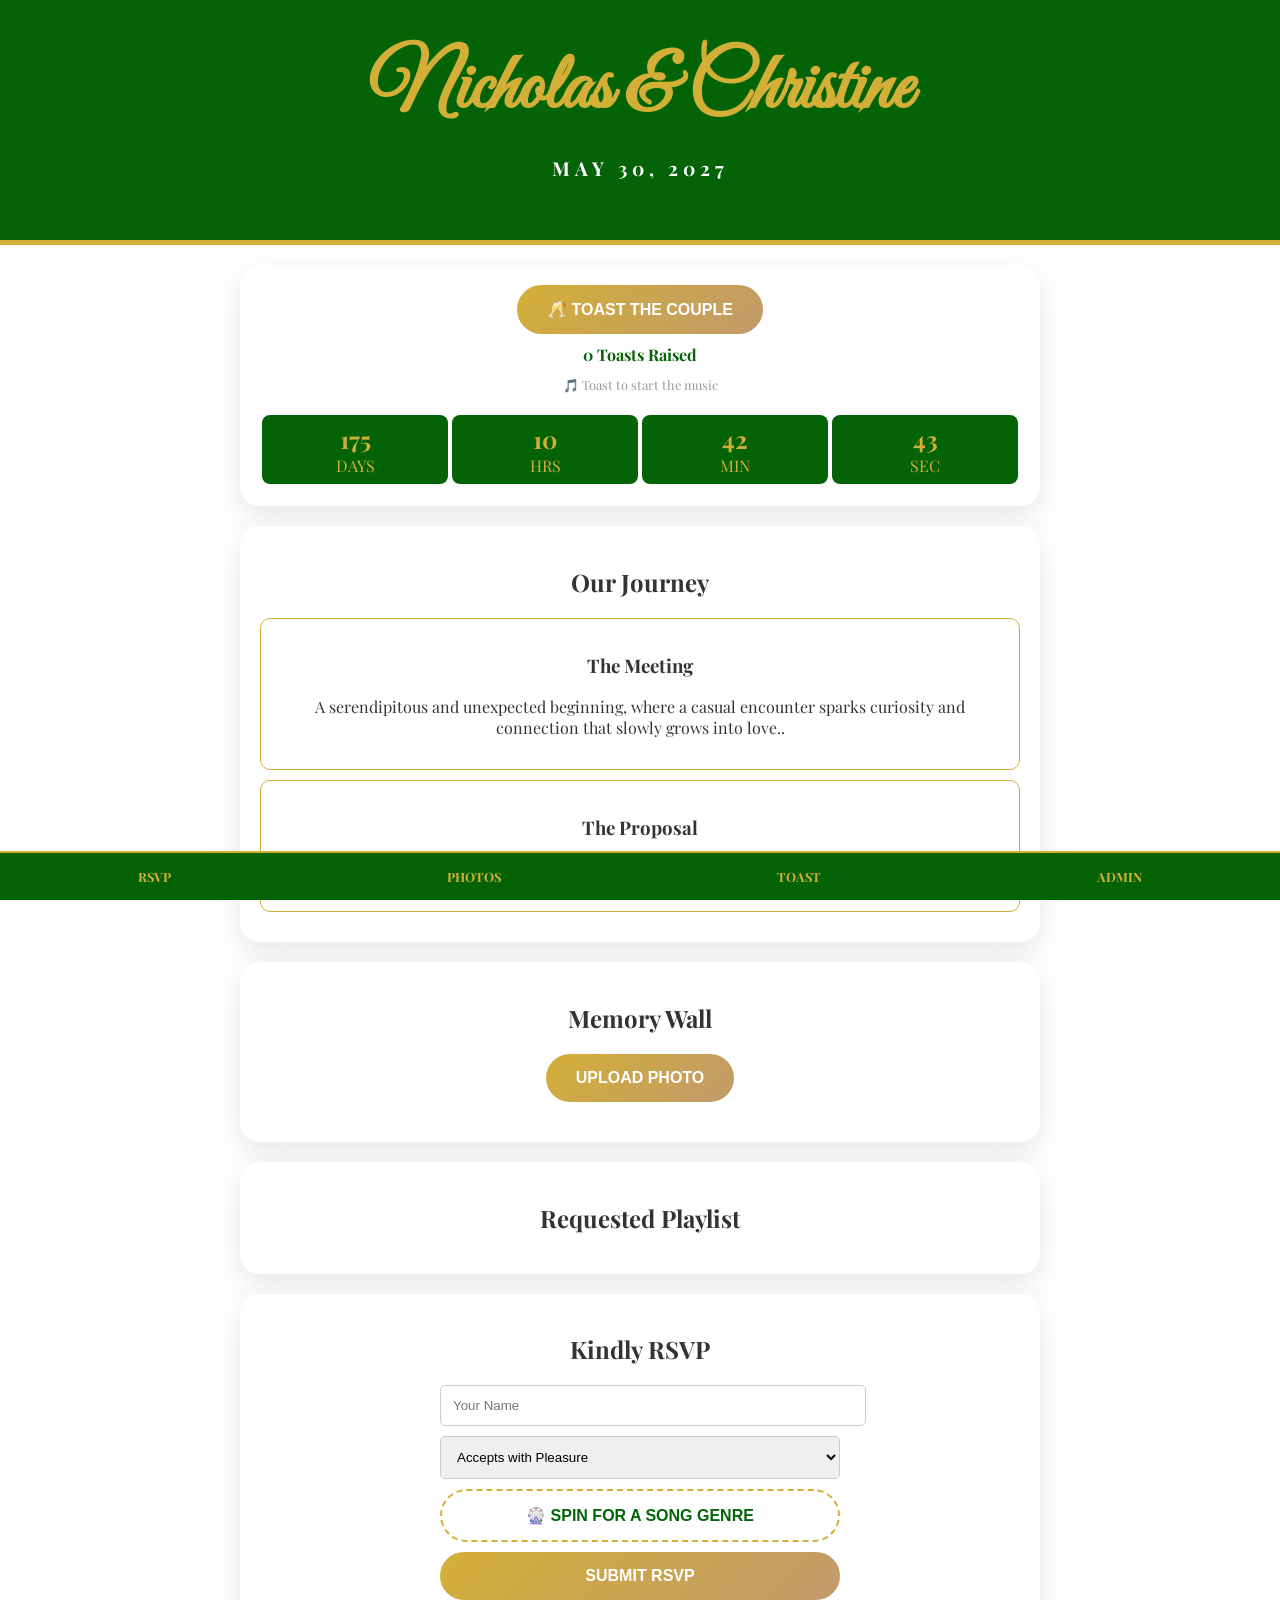
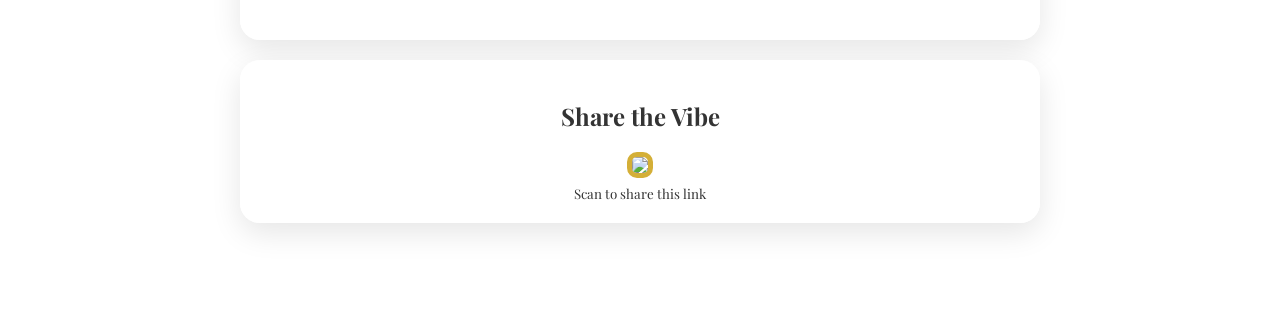
==== templates/index.html @ d6c87bc3 "Update timeline description for 'The Meeting' Expanded the description of 'The Meeting' timeline ite" ====
<!DOCTYPE html>
<html lang="en">
<head>
    <meta charset="UTF-8"><meta name="viewport" content="width=device-width, initial-scale=1.0">
    <title>Nicholas & Christine | Wedding 2027</title>
    <style>
        @import url('https://fonts.googleapis.com/css2?family=Playfair+Display:wght@400;500&family=Great+Vibes&display=swap');
        :root { --emerald: #046307; --gold: #D4AF37; --white: #FFFFFF; --camel: #C19A6B; }
        body { margin: 0; font-family: 'Playfair Display', serif; background: var(--white); background-image: url('https://img.magnific.com/premium-vector/wedding-background-with-hand-drawn-floral-ornaments_1215-320.jpg?w=900'); background-size: cover; background-attachment: fixed; background-position: center; color: #333; overflow-x: hidden; padding-bottom: 80px; }
        .container { max-width: 95%; width: 800px; margin: 20px auto; padding: 20px; background: rgba(255,255,255,0.95); border-radius: 20px; box-shadow: 0 10px 30px rgba(0,0,0,0.1); text-align: center; box-sizing: border-box; }
        header { background: var(--emerald); padding: 40px 20px; text-align: center; border-bottom: 5px solid var(--gold); }
        .names { font-family: 'Great Vibes', cursive; font-size: clamp(2.5rem, 10vw, 5rem); color: var(--gold); margin: 0; animation: diamondGlow 3s ease-in-out infinite alternate; }
        @keyframes diamondGlow {
            0% { text-shadow: 0 0 10px rgba(255,255,255,0.6), 0 0 20px rgba(212,175,55,0.5), 0 0 30px rgba(255,255,255,0.25); }
            50% { text-shadow: 0 0 20px rgba(255,255,255,0.95), 0 0 35px rgba(212,175,55,0.85), 0 0 55px rgba(255,255,255,0.5); }
            100% { text-shadow: 0 0 10px rgba(255,255,255,0.6), 0 0 20px rgba(212,175,55,0.5), 0 0 30px rgba(255,255,255,0.25); }
        }
        .names-wrap { position: relative; display: inline-block; }
        .names-wrap::before {
            content: '';
            position: absolute;
            inset: -20px;
            border-radius: 50%;
            background: conic-gradient(from 0deg, var(--gold), #fff8dc, var(--camel), var(--emerald), var(--gold));
            filter: blur(20px);
            opacity: 0.8;
            z-index: -1;
            animation: rotateAura 6s linear infinite, pulseGlow 2s ease-in-out infinite alternate;
        }
        @keyframes rotateAura {
            0% { transform: rotate(0deg); }
            100% { transform: rotate(360deg); }
        }
        @keyframes pulseGlow {
            0% { filter: blur(16px); opacity: 0.65; }
            100% { filter: blur(26px); opacity: 0.95; }
        }
        .sub-header { color: var(--white); letter-spacing: 5px; font-size: 1.2rem; margin-top: 15px; font-weight: bold; }
        button { background: linear-gradient(135deg, var(--gold), var(--camel)); color: white; border: none; padding: 15px 30px; font-size: 1rem; font-weight: bold; cursor: pointer; border-radius: 50px; text-transform: uppercase; }
        .time-box { background: var(--emerald); color: var(--gold); padding: 8px; border-radius: 8px; min-width: 60px; margin: 2px; flex: 1; }
        .time-box span { display: block; font-size: 1.5rem; font-weight: bold; }
        .timeline-item { width: 100%; margin: 10px 0; padding: 15px; background: white; border-radius: 10px; border: 1px solid var(--gold); box-sizing: border-box; }
        .gallery-grid { display: grid; grid-template-columns: repeat(auto-fill, minmax(140px, 1fr)); gap: 10px; margin-top: 20px; }
        .gallery-item img { width: 100%; height: 150px; object-fit: cover; border-radius: 10px; border: 2px solid var(--gold); }
        #music-control-box { margin: 20px auto; padding: 15px; border: 2px dashed var(--gold); border-radius: 15px; display: inline-block; cursor: pointer; background: white; width: 80%; max-width: 300px; }
        .mobile-nav { position: fixed; bottom: 0; left: 0; width: 100%; background: var(--emerald); display: flex; justify-content: space-around; padding: 15px 0; border-top: 2px solid var(--gold); z-index: 1000; }
        .mobile-nav a { color: var(--gold); text-decoration: none; font-weight: bold; font-size: 0.8rem; }
        #celebrationOverlay { position: fixed; inset: 0; pointer-events: none; z-index: 5000; overflow: hidden; display: none; }
        .confetti-piece { position: absolute; top: -20px; width: 10px; height: 10px; opacity: 0.9; animation: fall 3s linear forwards; }
        @keyframes fall { to { transform: translateY(110vh) rotate(360deg); opacity: 0.3; } }
        .flash-overlay { position: fixed; inset: 0; background: white; opacity: 0; pointer-events: none; z-index: 5001; animation: flashPulse 4s ease-out forwards; }
        @keyframes flashPulse { 0% { opacity: 0.85; } 15% { opacity: 0; } 30% { opacity: 0.5; } 45% { opacity: 0; } 100% { opacity: 0; } }
        .sparkle { position: absolute; font-size: 1.5rem; animation: sparklePop 1.2s ease-out forwards; }
        @keyframes sparklePop { 0% { transform: scale(0) rotate(0deg); opacity: 0; } 50% { transform: scale(1.3) rotate(180deg); opacity: 1; } 100% { transform: scale(0.8) rotate(360deg); opacity: 0; } }
        #thankYouToast { display: none; position: fixed; bottom: 100px; left: 50%; transform: translateX(-50%); background: var(--emerald); color: var(--gold); padding: 15px 25px; border-radius: 30px; font-weight: bold; z-index: 6000; box-shadow: 0 5px 20px rgba(0,0,0,0.3); }
        @media (max-width: 600px) {
            .qr-section { display: none !important; }
        }
    </style>
</head>
<body>
<header><div class="names-wrap"><h1 class="names">Nicholas & Christine</h1></div><p class="sub-header">MAY 30, 2027</p></header>

<section class="container">
    <button onclick='raiseToast()' id='toastBtn'>🥂 TOAST THE COUPLE</button>
    <p id='toastCount' style='font-weight:bold; color:var(--emerald); margin-top:10px;'>0 Toasts Raised</p>
    <p id='musicStatus' style='font-size:0.8rem; color:#999; margin-top:-5px;'>🎵 Toast to start the music</p>
    <div id="countdown" style="display:flex; justify-content:center; margin-top:20px; flex-wrap: wrap;">
        <div class="time-box"><span id="days">00</span>DAYS</div>
        <div class="time-box"><span id="hours">00</span>HRS</div>
        <div class="time-box"><span id="minutes">00</span>MIN</div>
        <div class="time-box"><span id="seconds">00</span>SEC</div>
    </div>
</section>

<section class="container">
    <h2>Our Journey</h2>
    <div class="timeline">
        <div class="timeline-item"><h3>The Meeting</h3><p>A serendipitous and unexpected beginning, where a casual encounter sparks curiosity and connection that slowly grows into love..</p></div>
        <div class="timeline-item"><h3>The Proposal</h3><p>The moment that changed everything.</p></div>
    </div>
</section>

<section class="container">
    <h2>Memory Wall</h2>
    <input type="file" id="photoInput" style="display:none">
    <button onclick="document.getElementById('photoInput').click()">UPLOAD PHOTO</button>
    <div id="memoryGrid" class="gallery-grid"></div>
</section>

<section class="container">
    <h2>Requested Playlist</h2>
    <div id="songFeed" style="display:flex; flex-wrap:wrap; gap:10px; justify-content:center;"></div>
</section>

<section class="container" id="rsvp-section">
    <h2>Kindly RSVP</h2>
    <form onsubmit="submitRSVP(event)" style="text-align:left; max-width:400px; margin:20px auto;">
        <input type="text" name="guest_name" required placeholder="Your Name" style="width:100%; padding:12px; margin-bottom:10px; border-radius:5px; border:1px solid #ccc;"><br>
        <select name="attendance" style="width:100%; padding:12px; margin-bottom:10px; border-radius:5px; border:1px solid #ccc;"><option value="yes">Accepts with Pleasure</option><option value="no">Declines with Regret</option></select><br>
        <input type="hidden" name="genre" id="chosenGenre">
        <input type="hidden" name="song" id="chosenSong">
        <button type="button" onclick="openWheelModal()" style="width:100%; background:white; color:var(--emerald); border:2px dashed var(--gold); margin-bottom:10px;">
            🎡 <span id="songSelectionLabel">Spin for a Song Genre</span>
        </button>
        <button type="submit" style="width:100%;">SUBMIT RSVP</button>
    </form>
</section>

<section class="container qr-section">
    <h2>Share the Vibe</h2>
    <img src='/qr' style='width:150px; border:5px solid var(--gold); border-radius:10px;'><br>
    <small>Scan to share this link</small>
</section>

<div id="wheelModal" style="display:none; position:fixed; top:0; left:0; width:100%; height:100%; background:rgba(0,0,0,0.7); z-index:2000; align-items:center; justify-content:center;">
  <div style="background:white; border-radius:20px; padding:30px 20px; max-width:400px; width:90%; text-align:center; box-sizing:border-box;">
    <h2 style="color:var(--emerald); margin-top:0;">Spin for Your Genre!</h2>
    <div style="position:relative; width:260px; height:260px; margin:20px auto;">
      <div style="position:absolute; top:-15px; left:50%; transform:translateX(-50%); width:0; height:0; border-left:12px solid transparent; border-right:12px solid transparent; border-top:20px solid var(--emerald); z-index:10;"></div>
      <div id="wheel" style="width:100%; height:100%; border-radius:50%; border:5px solid var(--gold); position:relative; transition: transform 4s cubic-bezier(0.17, 0.67, 0.32, 1.00); background: conic-gradient(var(--emerald) 0deg 45deg, var(--gold) 45deg 90deg, var(--emerald) 90deg 135deg, var(--gold) 135deg 180deg, var(--emerald) 180deg 225deg, var(--gold) 225deg 270deg, var(--emerald) 270deg 315deg, var(--gold) 315deg 360deg);">
        <div style="position:absolute; top:50%; left:50%; width:0; height:0; transform: rotate(22.5deg);"><span style="position:absolute; left:-30px; top:-95px; width:60px; display:inline-block; transform: rotate(-22.5deg); font-size:0.75rem; font-weight:bold; color:white;">Dance</span></div>
        <div style="position:absolute; top:50%; left:50%; width:0; height:0; transform: rotate(67.5deg);"><span style="position:absolute; left:-30px; top:-95px; width:60px; display:inline-block; transform: rotate(-67.5deg); font-size:0.75rem; font-weight:bold; color:var(--emerald);">Pop</span></div>
        <div style="position:absolute; top:50%; left:50%; width:0; height:0; transform: rotate(112.5deg);"><span style="position:absolute; left:-30px; top:-95px; width:60px; display:inline-block; transform: rotate(-112.5deg); font-size:0.75rem; font-weight:bold; color:white;">Chutney</span></div>
        <div style="position:absolute; top:50%; left:50%; width:0; height:0; transform: rotate(157.5deg);"><span style="position:absolute; left:-30px; top:-95px; width:60px; display:inline-block; transform: rotate(-157.5deg); font-size:0.75rem; font-weight:bold; color:var(--emerald);">Soca</span></div>
        <div style="position:absolute; top:50%; left:50%; width:0; height:0; transform: rotate(202.5deg);"><span style="position:absolute; left:-30px; top:-95px; width:60px; display:inline-block; transform: rotate(-202.5deg); font-size:0.75rem; font-weight:bold; color:white;">Dancehall</span></div>
        <div style="position:absolute; top:50%; left:50%; width:0; height:0; transform: rotate(247.5deg);"><span style="position:absolute; left:-30px; top:-95px; width:60px; display:inline-block; transform: rotate(-247.5deg); font-size:0.75rem; font-weight:bold; color:var(--emerald);">Rock</span></div>
        <div style="position:absolute; top:50%; left:50%; width:0; height:0; transform: rotate(292.5deg);"><span style="position:absolute; left:-30px; top:-95px; width:60px; display:inline-block; transform: rotate(-292.5deg); font-size:0.75rem; font-weight:bold; color:white;">Latin</span></div>
        <div style="position:absolute; top:50%; left:50%; width:0; height:0; transform: rotate(337.5deg);"><span style="position:absolute; left:-30px; top:-95px; width:60px; display:inline-block; transform: rotate(-337.5deg); font-size:0.75rem; font-weight:bold; color:var(--emerald);">Throwback</span></div>
      </div>
    </div>
    <button id="spinBtn" onclick="spinWheel()" style="margin-bottom:10px;">SPIN THE WHEEL</button>
    <div id="genreResult" style="display:none; margin-top:15px;">
        <p style="font-weight:bold; color:var(--emerald); font-size:1.2rem;">You got: <span id="resultGenreText"></span>!</p>
        <input type="hidden" id="chosenGenreTemp">
        <input type="text" id="songInput" placeholder="Type a song from this genre" style="width:100%; padding:10px; border-radius:5px; border:1px solid #ccc; box-sizing:border-box; margin-bottom:10px;">
        <button onclick="confirmSong()">CONFIRM</button>
    </div>
    <br>
    <a href="#" onclick="closeWheelModal(); return false;" style="display:inline-block; margin-top:10px; color:#999; font-size:0.85rem;">Cancel</a>
  </div>
</div>

<div id="celebrationOverlay"></div>
<div id="thankYouToast">Thank you! RSVP recorded 🎉</div>

<div class="mobile-nav">
    <a href="#rsvp-section">RSVP</a>
    <a href="#memoryGrid">PHOTOS</a>
    <a href="#" onclick="raiseToast(); return false;">TOAST</a>
    <a href="/login">ADMIN</a>
</div>

<audio id="bgMusic" loop preload="auto" autoplay><source src="https://stream.radio.co/s9f46a9bb1/listen?ver=539744" type="audio/mpeg"></audio>

<script>
    function startTimer() {
        const target = new Date(2027, 4, 30, 13, 0, 0).getTime();
        setInterval(() => {
            const now = new Date().getTime();
            const diff = target - now;
            if (isNaN(diff) || diff < 0) return;
            document.getElementById('days').innerText = Math.floor(diff / (1000 * 60 * 60 * 24)).toString().padStart(2, '0');
            document.getElementById('hours').innerText = Math.floor((diff % (1000 * 60 * 60 * 24)) / (1000 * 60 * 60)).toString().padStart(2, '0');
            document.getElementById('minutes').innerText = Math.floor((diff % (1000 * 60 * 60)) / (1000 * 60)).toString().padStart(2, '0');
            document.getElementById('seconds').innerText = Math.floor((diff % (1000 * 60)) / 1000).toString().padStart(2, '0');
        }, 1000);
    }

    let playing = false;
    async function startMusicIfNeeded() {
        if (playing) return;
        const a = document.getElementById('bgMusic');
        try {
            await a.play();
            playing = true;
            const status = document.getElementById('musicStatus');
            if (status) status.innerText = '🎵 Music is playing';
        } catch (e) {
            const status = document.getElementById('musicStatus');
            if (status) status.innerText = '🎵 Toast again to start the music';
        }
    }

    async function raiseToast() {
        startMusicIfNeeded();
        const r = await fetch('/api/toast', {method:'POST'});
        const d = await r.json();
        document.getElementById('toastCount').innerText = d.toasts + ' Toasts Raised';
    }

    async function submitRSVP(e) {
        e.preventDefault();
        const data = Object.fromEntries(new FormData(e.target).entries());
        await fetch('/api/rsvp', { method: 'POST', headers: {'Content-Type': 'application/json'}, body: JSON.stringify(data) });
        triggerCelebration();
        const toast = document.getElementById('thankYouToast');
        toast.style.display = 'block';
        setTimeout(() => { toast.style.display = 'none'; }, 3000);
        e.target.reset();
        document.getElementById('songSelectionLabel').innerText = 'Spin for a Song Genre';
        loadSongs();
    }

    function triggerCelebration() {
        const overlay = document.getElementById('celebrationOverlay');
        overlay.innerHTML = '';
        overlay.style.display = 'block';

        const flash = document.createElement('div');
        flash.className = 'flash-overlay';
        overlay.appendChild(flash);

        const colors = ['#D4AF37', '#046307', '#C19A6B', '#FFFFFF'];
        for (let i = 0; i < 60; i++) {
            const c = document.createElement('div');
            c.className = 'confetti-piece';
            c.style.left = Math.random() * 100 + 'vw';
            c.style.background = colors[Math.floor(Math.random() * colors.length)];
            c.style.animationDelay = (Math.random() * 1) + 's';
            c.style.animationDuration = (2 + Math.random() * 2) + 's';
            overlay.appendChild(c);
        }

        const emojis = ['✨', '🎆', '🎇'];
        for (let i = 0; i < 20; i++) {
            const s = document.createElement('div');
            s.className = 'sparkle';
            s.innerText = emojis[Math.floor(Math.random() * emojis.length)];
            s.style.left = Math.random() * 100 + 'vw';
            s.style.top = Math.random() * 80 + 'vh';
            s.style.animationDelay = (Math.random() * 1.5) + 's';
            overlay.appendChild(s);
        }

        setTimeout(() => {
            overlay.style.display = 'none';
            overlay.innerHTML = '';
        }, 4000);
    }

    async function loadMemories() {
        const r = await fetch('/api/memories');
        const d = await r.json();
        const g = document.getElementById('memoryGrid');
        if(g) g.innerHTML = d.map(m => `<div class='gallery-item'><img src='/static/uploads/${m.filename}'></div>`).join('');
    }

    async function loadSongs() {
        const r = await fetch('/api/songs');
        const d = await r.json();
        const f = document.getElementById('songFeed');
        if(f) f.innerHTML = d.map(s => `<div style='background:var(--camel); color:white; padding:5px 15px; border-radius:20px; font-size:0.8rem;'><b>${s.song}</b> (${s.name})${s.genre ? ' · ' + s.genre : ''}</div>`).join('');
    }

    const wheelGenres = ['Dance','Pop','Chutney','Soca','Dancehall','Rock','Latin','Throwback'];
    let wheelRotation = 0;

    function openWheelModal() {
        document.getElementById('wheelModal').style.display = 'flex';
        document.getElementById('genreResult').style.display = 'none';
        document.getElementById('spinBtn').style.display = 'inline-block';
        document.getElementById('spinBtn').disabled = false;
        document.getElementById('songInput').value = '';
    }

    function closeWheelModal() {
        document.getElementById('wheelModal').style.display = 'none';
    }

    function spinWheel() {
        const spinBtn = document.getElementById('spinBtn');
        spinBtn.disabled = true;
        const chosenIndex = Math.floor(Math.random() * wheelGenres.length);
        const segmentAngle = 360 / wheelGenres.length;
        const centerAngle = chosenIndex * segmentAngle + segmentAngle / 2;
        const extraSpins = 5 * 360;
        wheelRotation += extraSpins + (360 - centerAngle);
        document.getElementById('wheel').style.transform = `rotate(${wheelRotation}deg)`;

        setTimeout(() => {
            document.getElementById('resultGenreText').innerText = wheelGenres[chosenIndex];
            document.getElementById('chosenGenreTemp').value = wheelGenres[chosenIndex];
            document.getElementById('genreResult').style.display = 'block';
            spinBtn.style.display = 'none';
        }, 4200);
    }

    function confirmSong() {
        const genre = document.getElementById('chosenGenreTemp').value;
        const song = document.getElementById('songInput').value.trim();
        if (!song) { alert('Please type a song!'); return; }
        document.getElementById('chosenGenre').value = genre;
        document.getElementById('chosenSong').value = song;
        document.getElementById('songSelectionLabel').innerText = genre + ': ' + song;
        closeWheelModal();
    }

    window.onload = () => {
        startTimer(); loadMemories(); loadSongs();
        fetch('/api/toasts').then(r => r.json()).then(d => document.getElementById('toastCount').innerText = d.toasts + ' Toasts Raised');
        document.getElementById('photoInput').onchange = async (e) => {
            if(!e.target.files[0]) return;
            const fd = new FormData(); fd.append('file', e.target.files[0]);
            await fetch('/api/upload', {method:'POST', body:fd});
            loadMemories();
        };
    };
</script>
</body>
</html>
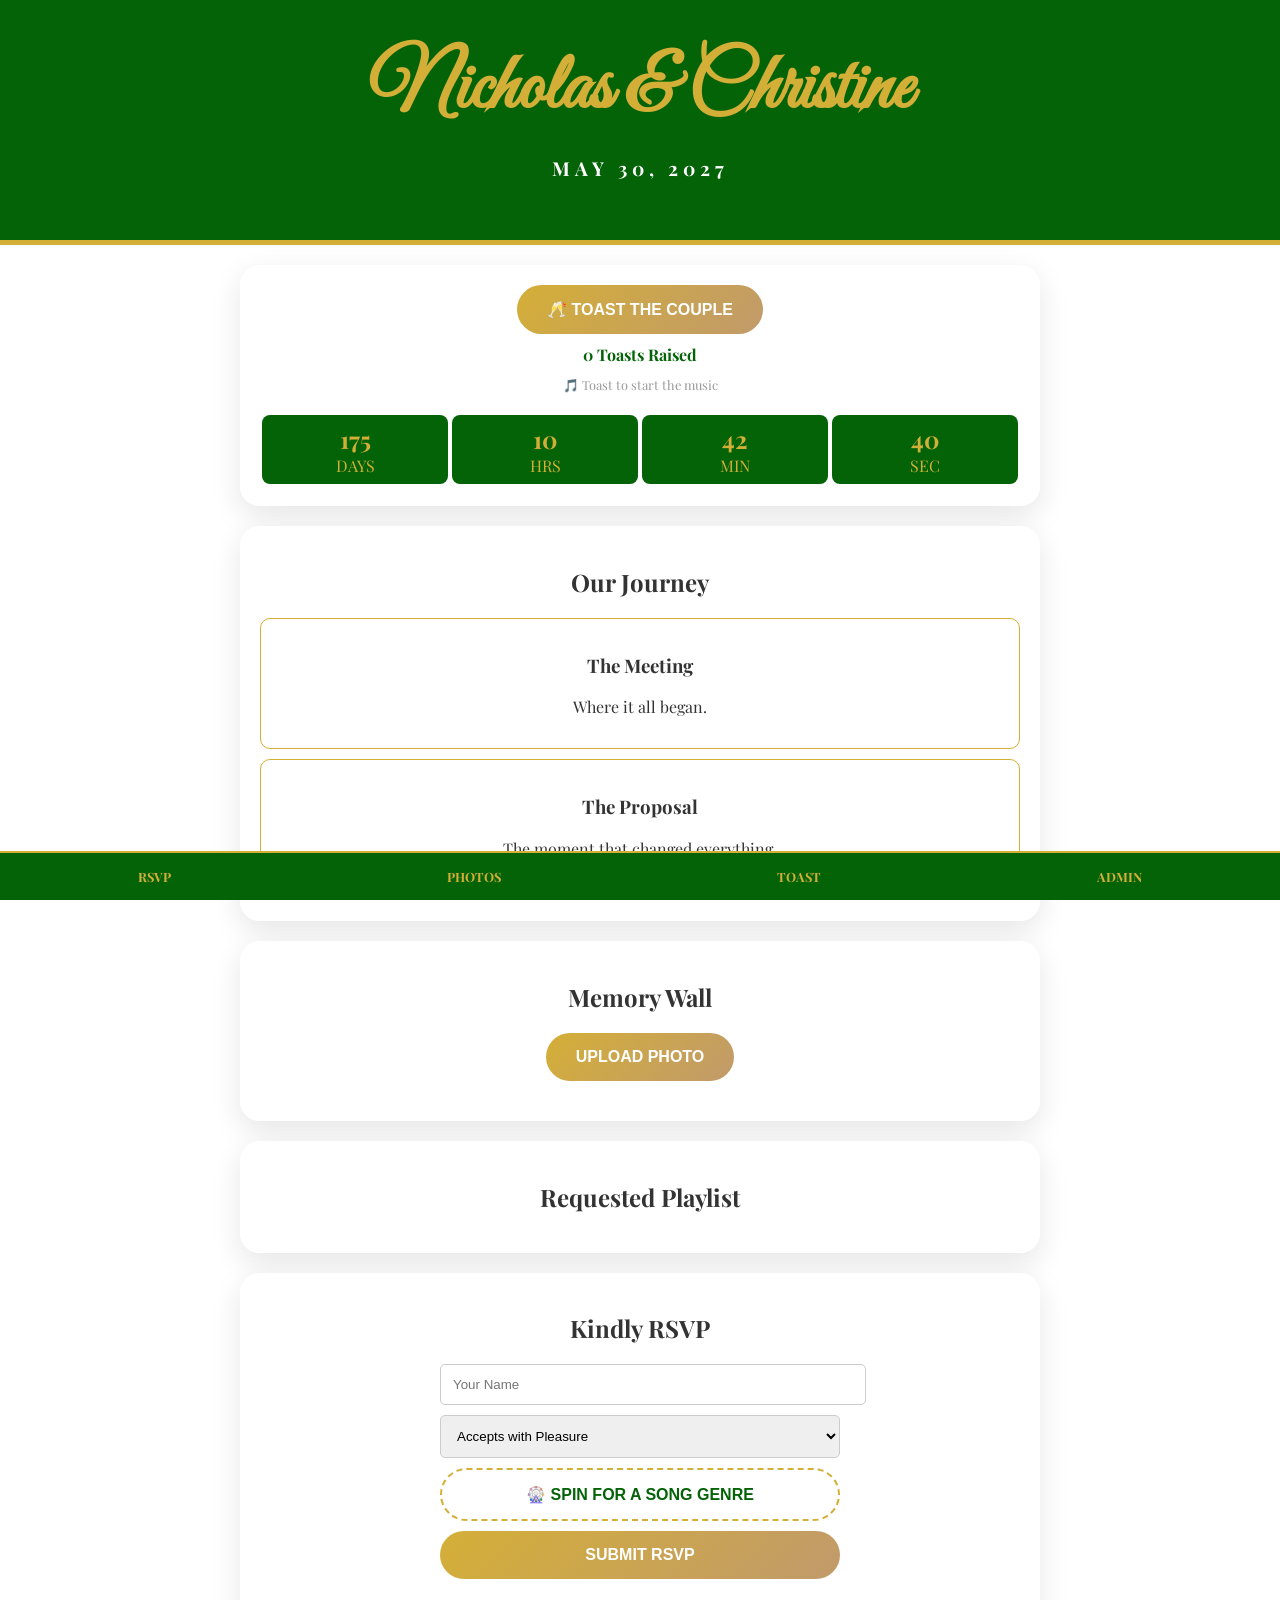
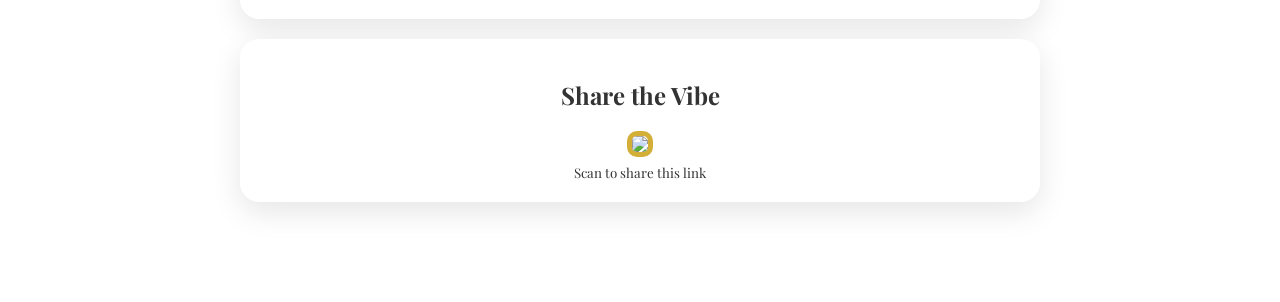
==== commit 832c0e32: "Update wedding page styles and content" ====
--- a/templates/index.html
+++ b/templates/index.html
@@ -4,7 +4,7 @@
     <meta charset="UTF-8"><meta name="viewport" content="width=device-width, initial-scale=1.0">
     <title>Nicholas & Christine | Wedding 2027</title>
     <style>
-        @import url('https://fonts.googleapis.com/css2?family=Playfair+Display:wght@400;500&family=Great+Vibes&display=swap');
+        @import url('https://fonts.googleapis.com/css2?family=Playfair+Display:wght@400;700&family=Great+Vibes&display=swap');
         :root { --emerald: #046307; --gold: #D4AF37; --white: #FFFFFF; --camel: #C19A6B; }
         body { margin: 0; font-family: 'Playfair Display', serif; background: var(--white); background-image: url('https://img.magnific.com/premium-vector/wedding-background-with-hand-drawn-floral-ornaments_1215-320.jpg?w=900'); background-size: cover; background-attachment: fixed; background-position: center; color: #333; overflow-x: hidden; padding-bottom: 80px; }
         .container { max-width: 95%; width: 800px; margin: 20px auto; padding: 20px; background: rgba(255,255,255,0.95); border-radius: 20px; box-shadow: 0 10px 30px rgba(0,0,0,0.1); text-align: center; box-sizing: border-box; }
@@ -76,7 +76,7 @@
 <section class="container">
     <h2>Our Journey</h2>
     <div class="timeline">
-        <div class="timeline-item"><h3>The Meeting</h3><p>A serendipitous and unexpected beginning, where a casual encounter sparks curiosity and connection that slowly grows into love..</p></div>
+        <div class="timeline-item"><h3>The Meeting</h3><p>Where it all began.</p></div>
         <div class="timeline-item"><h3>The Proposal</h3><p>The moment that changed everything.</p></div>
     </div>
 </section>
@@ -119,14 +119,14 @@
     <div style="position:relative; width:260px; height:260px; margin:20px auto;">
       <div style="position:absolute; top:-15px; left:50%; transform:translateX(-50%); width:0; height:0; border-left:12px solid transparent; border-right:12px solid transparent; border-top:20px solid var(--emerald); z-index:10;"></div>
       <div id="wheel" style="width:100%; height:100%; border-radius:50%; border:5px solid var(--gold); position:relative; transition: transform 4s cubic-bezier(0.17, 0.67, 0.32, 1.00); background: conic-gradient(var(--emerald) 0deg 45deg, var(--gold) 45deg 90deg, var(--emerald) 90deg 135deg, var(--gold) 135deg 180deg, var(--emerald) 180deg 225deg, var(--gold) 225deg 270deg, var(--emerald) 270deg 315deg, var(--gold) 315deg 360deg);">
-        <div style="position:absolute; top:50%; left:50%; width:0; height:0; transform: rotate(22.5deg);"><span style="position:absolute; left:-30px; top:-95px; width:60px; display:inline-block; transform: rotate(-22.5deg); font-size:0.75rem; font-weight:bold; color:white;">Dance</span></div>
-        <div style="position:absolute; top:50%; left:50%; width:0; height:0; transform: rotate(67.5deg);"><span style="position:absolute; left:-30px; top:-95px; width:60px; display:inline-block; transform: rotate(-67.5deg); font-size:0.75rem; font-weight:bold; color:var(--emerald);">Pop</span></div>
-        <div style="position:absolute; top:50%; left:50%; width:0; height:0; transform: rotate(112.5deg);"><span style="position:absolute; left:-30px; top:-95px; width:60px; display:inline-block; transform: rotate(-112.5deg); font-size:0.75rem; font-weight:bold; color:white;">Chutney</span></div>
-        <div style="position:absolute; top:50%; left:50%; width:0; height:0; transform: rotate(157.5deg);"><span style="position:absolute; left:-30px; top:-95px; width:60px; display:inline-block; transform: rotate(-157.5deg); font-size:0.75rem; font-weight:bold; color:var(--emerald);">Soca</span></div>
-        <div style="position:absolute; top:50%; left:50%; width:0; height:0; transform: rotate(202.5deg);"><span style="position:absolute; left:-30px; top:-95px; width:60px; display:inline-block; transform: rotate(-202.5deg); font-size:0.75rem; font-weight:bold; color:white;">Dancehall</span></div>
-        <div style="position:absolute; top:50%; left:50%; width:0; height:0; transform: rotate(247.5deg);"><span style="position:absolute; left:-30px; top:-95px; width:60px; display:inline-block; transform: rotate(-247.5deg); font-size:0.75rem; font-weight:bold; color:var(--emerald);">Rock</span></div>
-        <div style="position:absolute; top:50%; left:50%; width:0; height:0; transform: rotate(292.5deg);"><span style="position:absolute; left:-30px; top:-95px; width:60px; display:inline-block; transform: rotate(-292.5deg); font-size:0.75rem; font-weight:bold; color:white;">Latin</span></div>
-        <div style="position:absolute; top:50%; left:50%; width:0; height:0; transform: rotate(337.5deg);"><span style="position:absolute; left:-30px; top:-95px; width:60px; display:inline-block; transform: rotate(-337.5deg); font-size:0.75rem; font-weight:bold; color:var(--emerald);">Throwback</span></div>
+        <div style="position:absolute; top:50%; left:50%; width:0; height:0; transform: rotate(22.5deg);"><span style="position:absolute; left:-30px; top:-95px; width:60px; display:inline-block; font-size:0.75rem; font-weight:bold; color:white;">Dance</span></div>
+        <div style="position:absolute; top:50%; left:50%; width:0; height:0; transform: rotate(67.5deg);"><span style="position:absolute; left:-30px; top:-95px; width:60px; display:inline-block; font-size:0.75rem; font-weight:bold; color:var(--emerald);">Pop</span></div>
+        <div style="position:absolute; top:50%; left:50%; width:0; height:0; transform: rotate(112.5deg);"><span style="position:absolute; left:-30px; top:-95px; width:60px; display:inline-block; font-size:0.75rem; font-weight:bold; color:white;">Chutney</span></div>
+        <div style="position:absolute; top:50%; left:50%; width:0; height:0; transform: rotate(157.5deg);"><span style="position:absolute; left:-30px; top:-95px; width:60px; display:inline-block; font-size:0.75rem; font-weight:bold; color:var(--emerald);">Soca</span></div>
+        <div style="position:absolute; top:50%; left:50%; width:0; height:0; transform: rotate(202.5deg);"><span style="position:absolute; left:-30px; top:-95px; width:60px; display:inline-block; font-size:0.75rem; font-weight:bold; color:white;">Dancehall</span></div>
+        <div style="position:absolute; top:50%; left:50%; width:0; height:0; transform: rotate(247.5deg);"><span style="position:absolute; left:-30px; top:-95px; width:60px; display:inline-block; font-size:0.75rem; font-weight:bold; color:var(--emerald);">Rock</span></div>
+        <div style="position:absolute; top:50%; left:50%; width:0; height:0; transform: rotate(292.5deg);"><span style="position:absolute; left:-30px; top:-95px; width:60px; display:inline-block; font-size:0.75rem; font-weight:bold; color:white;">Latin</span></div>
+        <div style="position:absolute; top:50%; left:50%; width:0; height:0; transform: rotate(337.5deg);"><span style="position:absolute; left:-30px; top:-95px; width:60px; display:inline-block; font-size:0.75rem; font-weight:bold; color:var(--emerald);">Throwback</span></div>
       </div>
     </div>
     <button id="spinBtn" onclick="spinWheel()" style="margin-bottom:10px;">SPIN THE WHEEL</button>
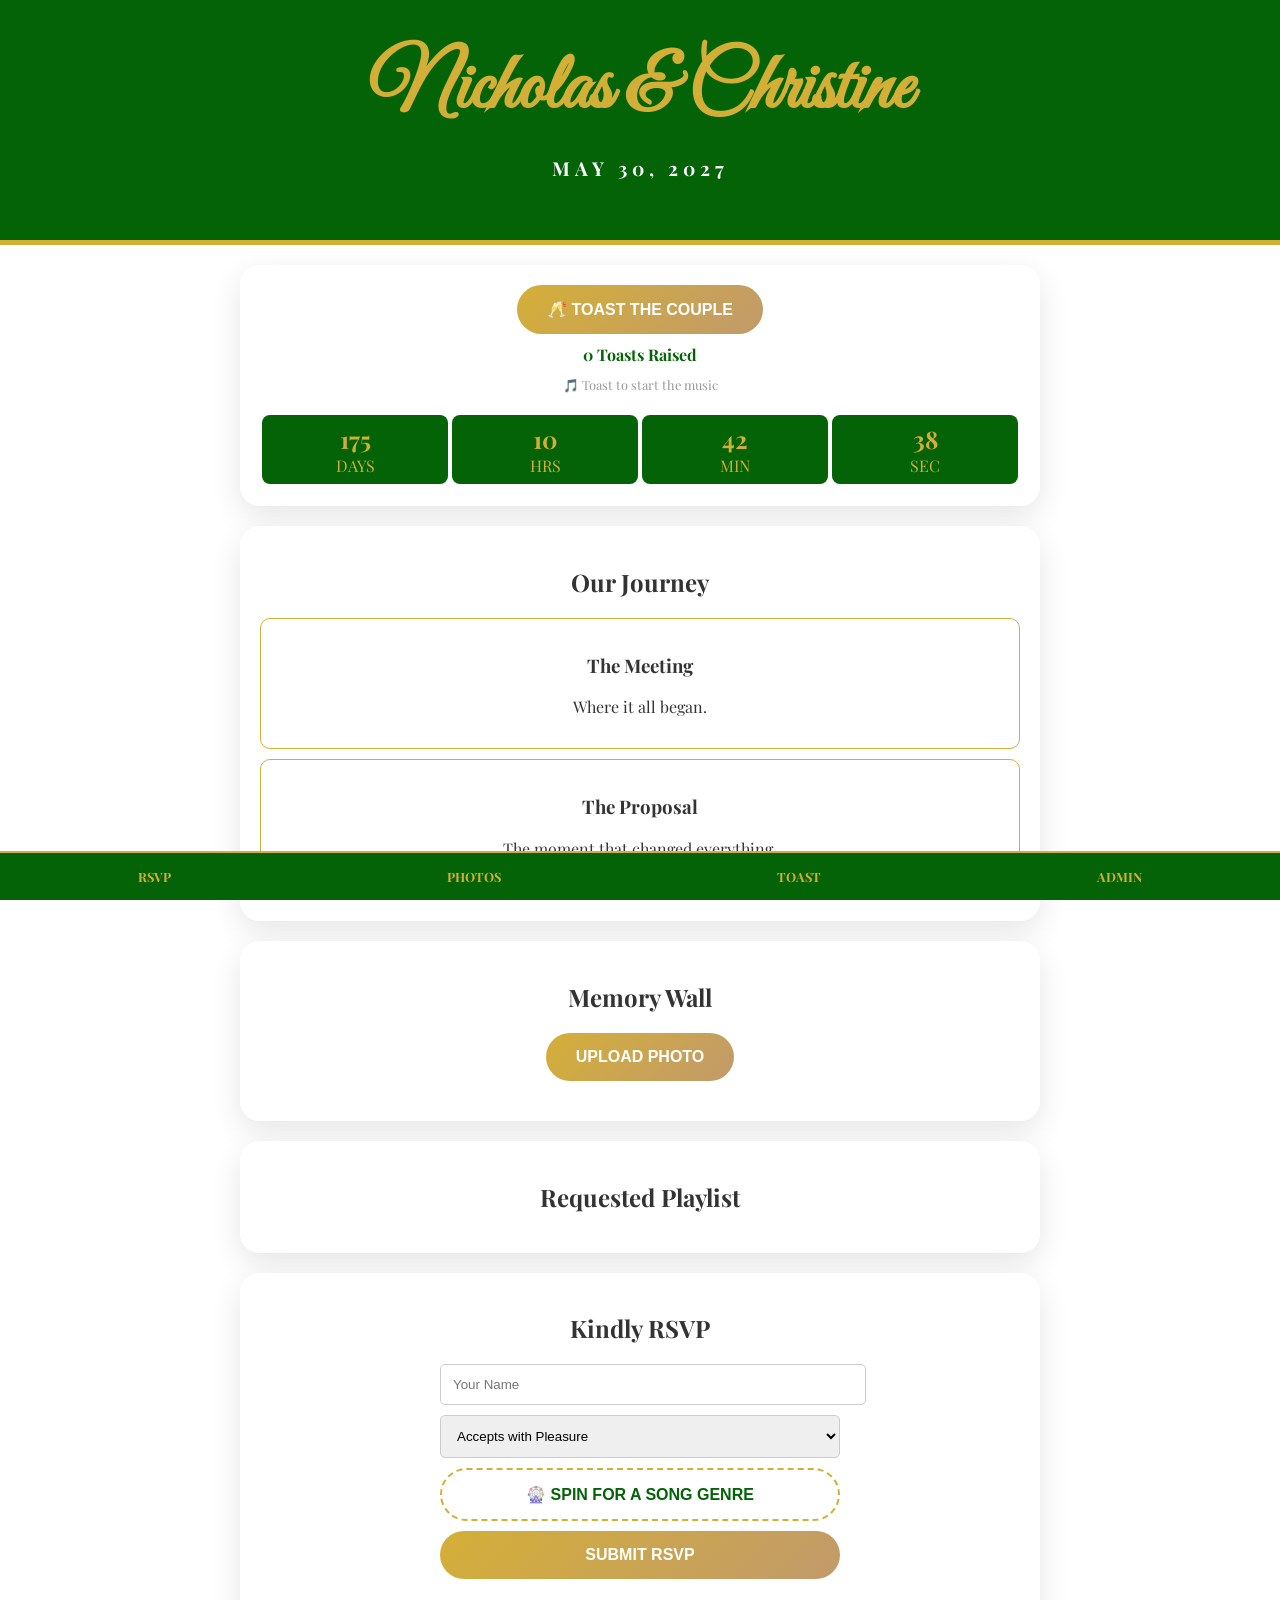
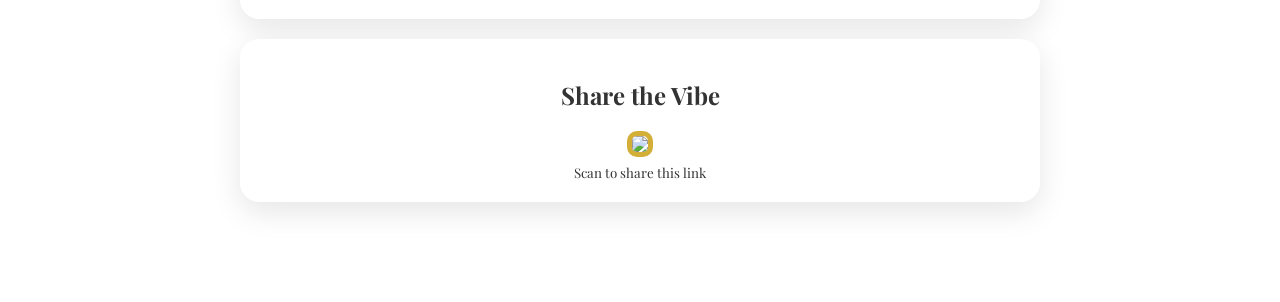
==== commit 3424ba85: "Update font links and audio preload attribute" ====
--- a/templates/index.html
+++ b/templates/index.html
@@ -3,8 +3,10 @@
 <head>
     <meta charset="UTF-8"><meta name="viewport" content="width=device-width, initial-scale=1.0">
     <title>Nicholas & Christine | Wedding 2027</title>
+    <link rel="preconnect" href="https://fonts.googleapis.com">
+    <link rel="preconnect" href="https://fonts.gstatic.com" crossorigin>
+    <link href="https://fonts.googleapis.com/css2?family=Playfair+Display:wght@400;700&family=Great+Vibes&display=swap" rel="stylesheet">
     <style>
-        @import url('https://fonts.googleapis.com/css2?family=Playfair+Display:wght@400;700&family=Great+Vibes&display=swap');
         :root { --emerald: #046307; --gold: #D4AF37; --white: #FFFFFF; --camel: #C19A6B; }
         body { margin: 0; font-family: 'Playfair Display', serif; background: var(--white); background-image: url('https://img.magnific.com/premium-vector/wedding-background-with-hand-drawn-floral-ornaments_1215-320.jpg?w=900'); background-size: cover; background-attachment: fixed; background-position: center; color: #333; overflow-x: hidden; padding-bottom: 80px; }
         .container { max-width: 95%; width: 800px; margin: 20px auto; padding: 20px; background: rgba(255,255,255,0.95); border-radius: 20px; box-shadow: 0 10px 30px rgba(0,0,0,0.1); text-align: center; box-sizing: border-box; }
@@ -151,7 +153,7 @@
     <a href="/login">ADMIN</a>
 </div>
 
-<audio id="bgMusic" loop preload="auto" autoplay><source src="https://stream.radio.co/s9f46a9bb1/listen?ver=539744" type="audio/mpeg"></audio>
+<audio id="bgMusic" loop preload="none"><source src="https://stream.radio.co/s9f46a9bb1/listen?ver=539744" type="audio/mpeg"></audio>
 
 <script>
     function startTimer() {
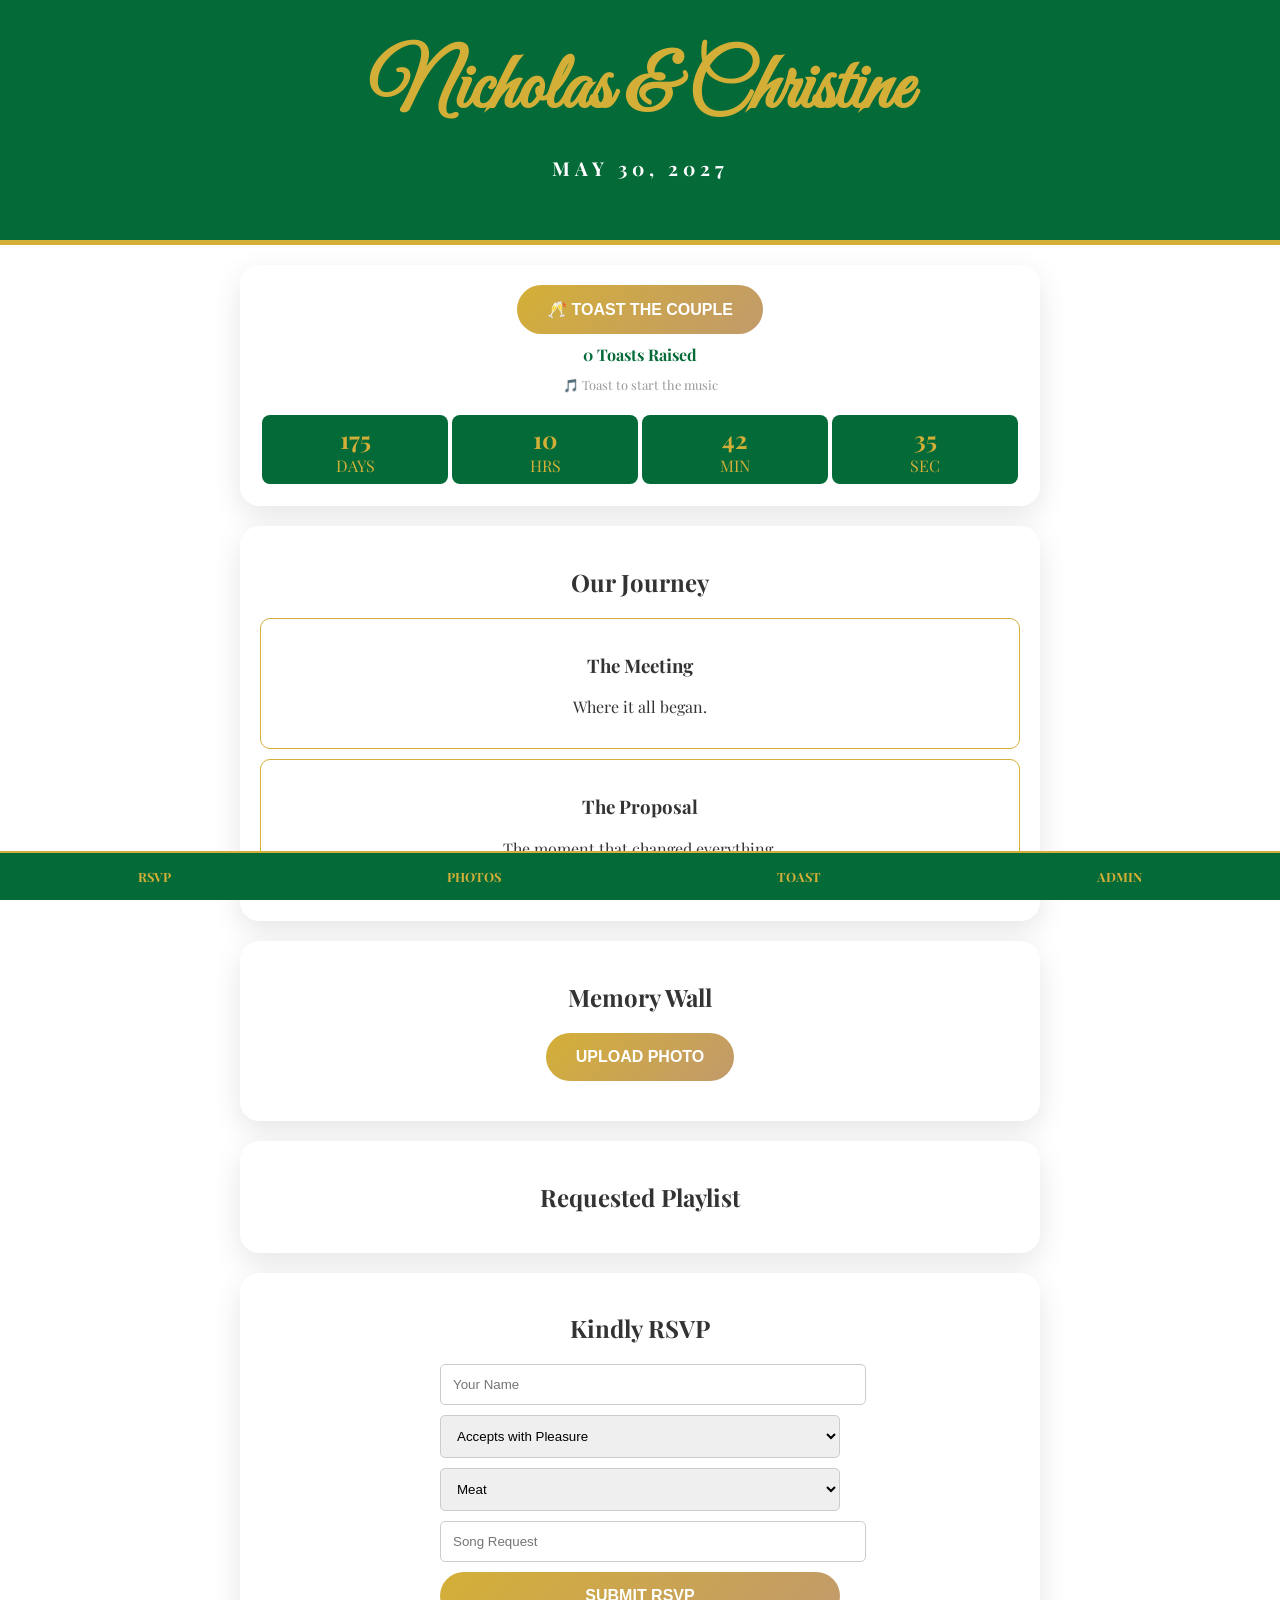
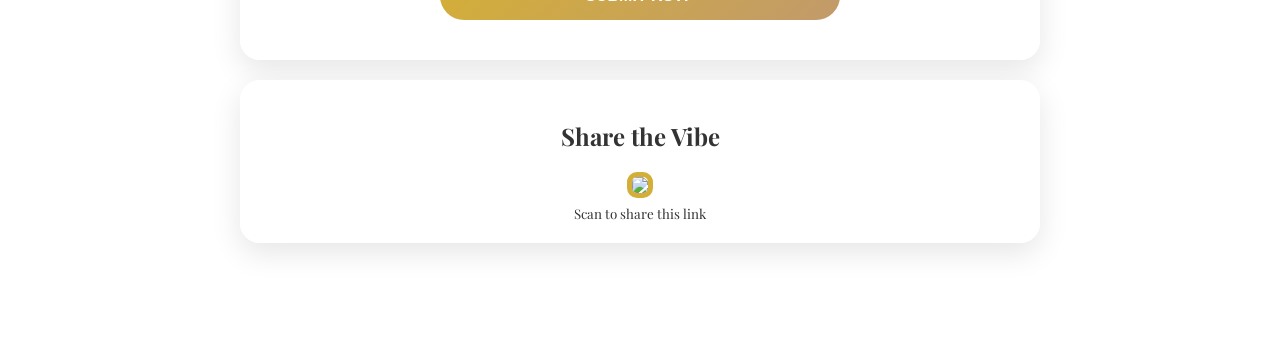
==== commit 429f16d4: "Update color variables and modify RSVP form" ====
--- a/templates/index.html
+++ b/templates/index.html
@@ -7,7 +7,7 @@
     <link rel="preconnect" href="https://fonts.gstatic.com" crossorigin>
     <link href="https://fonts.googleapis.com/css2?family=Playfair+Display:wght@400;700&family=Great+Vibes&display=swap" rel="stylesheet">
     <style>
-        :root { --emerald: #046307; --gold: #D4AF37; --white: #FFFFFF; --camel: #C19A6B; }
+        :root { --emerald: #046A38; --gold: #D4AF37; --white: #FFFFFF; --camel: #C19A6B; }
         body { margin: 0; font-family: 'Playfair Display', serif; background: var(--white); background-image: url('https://img.magnific.com/premium-vector/wedding-background-with-hand-drawn-floral-ornaments_1215-320.jpg?w=900'); background-size: cover; background-attachment: fixed; background-position: center; color: #333; overflow-x: hidden; padding-bottom: 80px; }
         .container { max-width: 95%; width: 800px; margin: 20px auto; padding: 20px; background: rgba(255,255,255,0.95); border-radius: 20px; box-shadow: 0 10px 30px rgba(0,0,0,0.1); text-align: center; box-sizing: border-box; }
         header { background: var(--emerald); padding: 40px 20px; text-align: center; border-bottom: 5px solid var(--gold); }
@@ -52,8 +52,8 @@
         @keyframes fall { to { transform: translateY(110vh) rotate(360deg); opacity: 0.3; } }
         .flash-overlay { position: fixed; inset: 0; background: white; opacity: 0; pointer-events: none; z-index: 5001; animation: flashPulse 4s ease-out forwards; }
         @keyframes flashPulse { 0% { opacity: 0.85; } 15% { opacity: 0; } 30% { opacity: 0.5; } 45% { opacity: 0; } 100% { opacity: 0; } }
-        .sparkle { position: absolute; font-size: 1.5rem; animation: sparklePop 1.2s ease-out forwards; }
-        @keyframes sparklePop { 0% { transform: scale(0) rotate(0deg); opacity: 0; } 50% { transform: scale(1.3) rotate(180deg); opacity: 1; } 100% { transform: scale(0.8) rotate(360deg); opacity: 0; } }
+        .sparkle { position: absolute; width: 6px; height: 6px; border-radius: 50%; animation: fireworkBurst 1.1s ease-out forwards; }
+        @keyframes fireworkBurst { to { transform: translate(var(--dx), var(--dy)) scale(0.2); opacity: 0; } }
         #thankYouToast { display: none; position: fixed; bottom: 100px; left: 50%; transform: translateX(-50%); background: var(--emerald); color: var(--gold); padding: 15px 25px; border-radius: 30px; font-weight: bold; z-index: 6000; box-shadow: 0 5px 20px rgba(0,0,0,0.3); }
         @media (max-width: 600px) {
             .qr-section { display: none !important; }
@@ -100,11 +100,11 @@
     <form onsubmit="submitRSVP(event)" style="text-align:left; max-width:400px; margin:20px auto;">
         <input type="text" name="guest_name" required placeholder="Your Name" style="width:100%; padding:12px; margin-bottom:10px; border-radius:5px; border:1px solid #ccc;"><br>
         <select name="attendance" style="width:100%; padding:12px; margin-bottom:10px; border-radius:5px; border:1px solid #ccc;"><option value="yes">Accepts with Pleasure</option><option value="no">Declines with Regret</option></select><br>
-        <input type="hidden" name="genre" id="chosenGenre">
-        <input type="hidden" name="song" id="chosenSong">
-        <button type="button" onclick="openWheelModal()" style="width:100%; background:white; color:var(--emerald); border:2px dashed var(--gold); margin-bottom:10px;">
-            🎡 <span id="songSelectionLabel">Spin for a Song Genre</span>
-        </button>
+        <select name="meal" style="width:100%; padding:12px; margin-bottom:10px; border-radius:5px; border:1px solid #ccc;">
+            <option value="meat">Meat</option>
+            <option value="vegetarian">Vegetarian</option>
+        </select><br>
+        <input type="text" name="song" placeholder="Song Request" style="width:100%; padding:12px; margin-bottom:10px; border-radius:5px; border:1px solid #ccc;"><br>
         <button type="submit" style="width:100%;">SUBMIT RSVP</button>
     </form>
 </section>
@@ -114,34 +114,6 @@
     <img src='/qr' style='width:150px; border:5px solid var(--gold); border-radius:10px;'><br>
     <small>Scan to share this link</small>
 </section>
-
-<div id="wheelModal" style="display:none; position:fixed; top:0; left:0; width:100%; height:100%; background:rgba(0,0,0,0.7); z-index:2000; align-items:center; justify-content:center;">
-  <div style="background:white; border-radius:20px; padding:30px 20px; max-width:400px; width:90%; text-align:center; box-sizing:border-box;">
-    <h2 style="color:var(--emerald); margin-top:0;">Spin for Your Genre!</h2>
-    <div style="position:relative; width:260px; height:260px; margin:20px auto;">
-      <div style="position:absolute; top:-15px; left:50%; transform:translateX(-50%); width:0; height:0; border-left:12px solid transparent; border-right:12px solid transparent; border-top:20px solid var(--emerald); z-index:10;"></div>
-      <div id="wheel" style="width:100%; height:100%; border-radius:50%; border:5px solid var(--gold); position:relative; transition: transform 4s cubic-bezier(0.17, 0.67, 0.32, 1.00); background: conic-gradient(var(--emerald) 0deg 45deg, var(--gold) 45deg 90deg, var(--emerald) 90deg 135deg, var(--gold) 135deg 180deg, var(--emerald) 180deg 225deg, var(--gold) 225deg 270deg, var(--emerald) 270deg 315deg, var(--gold) 315deg 360deg);">
-        <div style="position:absolute; top:50%; left:50%; width:0; height:0; transform: rotate(22.5deg);"><span style="position:absolute; left:-30px; top:-95px; width:60px; display:inline-block; font-size:0.75rem; font-weight:bold; color:white;">Dance</span></div>
-        <div style="position:absolute; top:50%; left:50%; width:0; height:0; transform: rotate(67.5deg);"><span style="position:absolute; left:-30px; top:-95px; width:60px; display:inline-block; font-size:0.75rem; font-weight:bold; color:var(--emerald);">Pop</span></div>
-        <div style="position:absolute; top:50%; left:50%; width:0; height:0; transform: rotate(112.5deg);"><span style="position:absolute; left:-30px; top:-95px; width:60px; display:inline-block; font-size:0.75rem; font-weight:bold; color:white;">Chutney</span></div>
-        <div style="position:absolute; top:50%; left:50%; width:0; height:0; transform: rotate(157.5deg);"><span style="position:absolute; left:-30px; top:-95px; width:60px; display:inline-block; font-size:0.75rem; font-weight:bold; color:var(--emerald);">Soca</span></div>
-        <div style="position:absolute; top:50%; left:50%; width:0; height:0; transform: rotate(202.5deg);"><span style="position:absolute; left:-30px; top:-95px; width:60px; display:inline-block; font-size:0.75rem; font-weight:bold; color:white;">Dancehall</span></div>
-        <div style="position:absolute; top:50%; left:50%; width:0; height:0; transform: rotate(247.5deg);"><span style="position:absolute; left:-30px; top:-95px; width:60px; display:inline-block; font-size:0.75rem; font-weight:bold; color:var(--emerald);">Rock</span></div>
-        <div style="position:absolute; top:50%; left:50%; width:0; height:0; transform: rotate(292.5deg);"><span style="position:absolute; left:-30px; top:-95px; width:60px; display:inline-block; font-size:0.75rem; font-weight:bold; color:white;">Latin</span></div>
-        <div style="position:absolute; top:50%; left:50%; width:0; height:0; transform: rotate(337.5deg);"><span style="position:absolute; left:-30px; top:-95px; width:60px; display:inline-block; font-size:0.75rem; font-weight:bold; color:var(--emerald);">Throwback</span></div>
-      </div>
-    </div>
-    <button id="spinBtn" onclick="spinWheel()" style="margin-bottom:10px;">SPIN THE WHEEL</button>
-    <div id="genreResult" style="display:none; margin-top:15px;">
-        <p style="font-weight:bold; color:var(--emerald); font-size:1.2rem;">You got: <span id="resultGenreText"></span>!</p>
-        <input type="hidden" id="chosenGenreTemp">
-        <input type="text" id="songInput" placeholder="Type a song from this genre" style="width:100%; padding:10px; border-radius:5px; border:1px solid #ccc; box-sizing:border-box; margin-bottom:10px;">
-        <button onclick="confirmSong()">CONFIRM</button>
-    </div>
-    <br>
-    <a href="#" onclick="closeWheelModal(); return false;" style="display:inline-block; margin-top:10px; color:#999; font-size:0.85rem;">Cancel</a>
-  </div>
-</div>
 
 <div id="celebrationOverlay"></div>
 <div id="thankYouToast">Thank you! RSVP recorded 🎉</div>
@@ -200,7 +172,6 @@
         toast.style.display = 'block';
         setTimeout(() => { toast.style.display = 'none'; }, 3000);
         e.target.reset();
-        document.getElementById('songSelectionLabel').innerText = 'Spin for a Song Genre';
         loadSongs();
     }
 
@@ -213,8 +184,9 @@
         flash.className = 'flash-overlay';
         overlay.appendChild(flash);
 
-        const colors = ['#D4AF37', '#046307', '#C19A6B', '#FFFFFF'];
-        for (let i = 0; i < 60; i++) {
+        const colors = ['#D4AF37', '#046307', '#C19A6B', '#FFFFFF', '#FFD700'];
+
+        for (let i = 0; i < 70; i++) {
             const c = document.createElement('div');
             c.className = 'confetti-piece';
             c.style.left = Math.random() * 100 + 'vw';
@@ -224,15 +196,27 @@
             overlay.appendChild(c);
         }
 
-        const emojis = ['✨', '🎆', '🎇'];
-        for (let i = 0; i < 20; i++) {
-            const s = document.createElement('div');
-            s.className = 'sparkle';
-            s.innerText = emojis[Math.floor(Math.random() * emojis.length)];
-            s.style.left = Math.random() * 100 + 'vw';
-            s.style.top = Math.random() * 80 + 'vh';
-            s.style.animationDelay = (Math.random() * 1.5) + 's';
-            overlay.appendChild(s);
+        const burstCount = 5;
+        for (let b = 0; b < burstCount; b++) {
+            const cx = 15 + Math.random() * 70;
+            const cy = 10 + Math.random() * 45;
+            setTimeout(() => {
+                const particleCount = 28;
+                for (let i = 0; i < particleCount; i++) {
+                    const angle = (Math.PI * 2 * i) / particleCount + Math.random() * 0.2;
+                    const distance = 80 + Math.random() * 80;
+                    const dx = Math.cos(angle) * distance;
+                    const dy = Math.sin(angle) * distance;
+                    const p = document.createElement('div');
+                    p.className = 'sparkle';
+                    p.style.left = cx + 'vw';
+                    p.style.top = cy + 'vh';
+                    p.style.background = colors[Math.floor(Math.random() * colors.length)];
+                    p.style.setProperty('--dx', dx + 'px');
+                    p.style.setProperty('--dy', dy + 'px');
+                    overlay.appendChild(p);
+                }
+            }, b * 400);
         }
 
         setTimeout(() => {
@@ -252,50 +236,7 @@
         const r = await fetch('/api/songs');
         const d = await r.json();
         const f = document.getElementById('songFeed');
-        if(f) f.innerHTML = d.map(s => `<div style='background:var(--camel); color:white; padding:5px 15px; border-radius:20px; font-size:0.8rem;'><b>${s.song}</b> (${s.name})${s.genre ? ' · ' + s.genre : ''}</div>`).join('');
-    }
-
-    const wheelGenres = ['Dance','Pop','Chutney','Soca','Dancehall','Rock','Latin','Throwback'];
-    let wheelRotation = 0;
-
-    function openWheelModal() {
-        document.getElementById('wheelModal').style.display = 'flex';
-        document.getElementById('genreResult').style.display = 'none';
-        document.getElementById('spinBtn').style.display = 'inline-block';
-        document.getElementById('spinBtn').disabled = false;
-        document.getElementById('songInput').value = '';
-    }
-
-    function closeWheelModal() {
-        document.getElementById('wheelModal').style.display = 'none';
-    }
-
-    function spinWheel() {
-        const spinBtn = document.getElementById('spinBtn');
-        spinBtn.disabled = true;
-        const chosenIndex = Math.floor(Math.random() * wheelGenres.length);
-        const segmentAngle = 360 / wheelGenres.length;
-        const centerAngle = chosenIndex * segmentAngle + segmentAngle / 2;
-        const extraSpins = 5 * 360;
-        wheelRotation += extraSpins + (360 - centerAngle);
-        document.getElementById('wheel').style.transform = `rotate(${wheelRotation}deg)`;
-
-        setTimeout(() => {
-            document.getElementById('resultGenreText').innerText = wheelGenres[chosenIndex];
-            document.getElementById('chosenGenreTemp').value = wheelGenres[chosenIndex];
-            document.getElementById('genreResult').style.display = 'block';
-            spinBtn.style.display = 'none';
-        }, 4200);
-    }
-
-    function confirmSong() {
-        const genre = document.getElementById('chosenGenreTemp').value;
-        const song = document.getElementById('songInput').value.trim();
-        if (!song) { alert('Please type a song!'); return; }
-        document.getElementById('chosenGenre').value = genre;
-        document.getElementById('chosenSong').value = song;
-        document.getElementById('songSelectionLabel').innerText = genre + ': ' + song;
-        closeWheelModal();
+        if(f) f.innerHTML = d.map(s => `<div style='background:var(--camel); color:white; padding:5px 15px; border-radius:20px; font-size:0.8rem;'><b>${s.song}</b> (${s.name})</div>`).join('');
     }
 
     window.onload = () => {
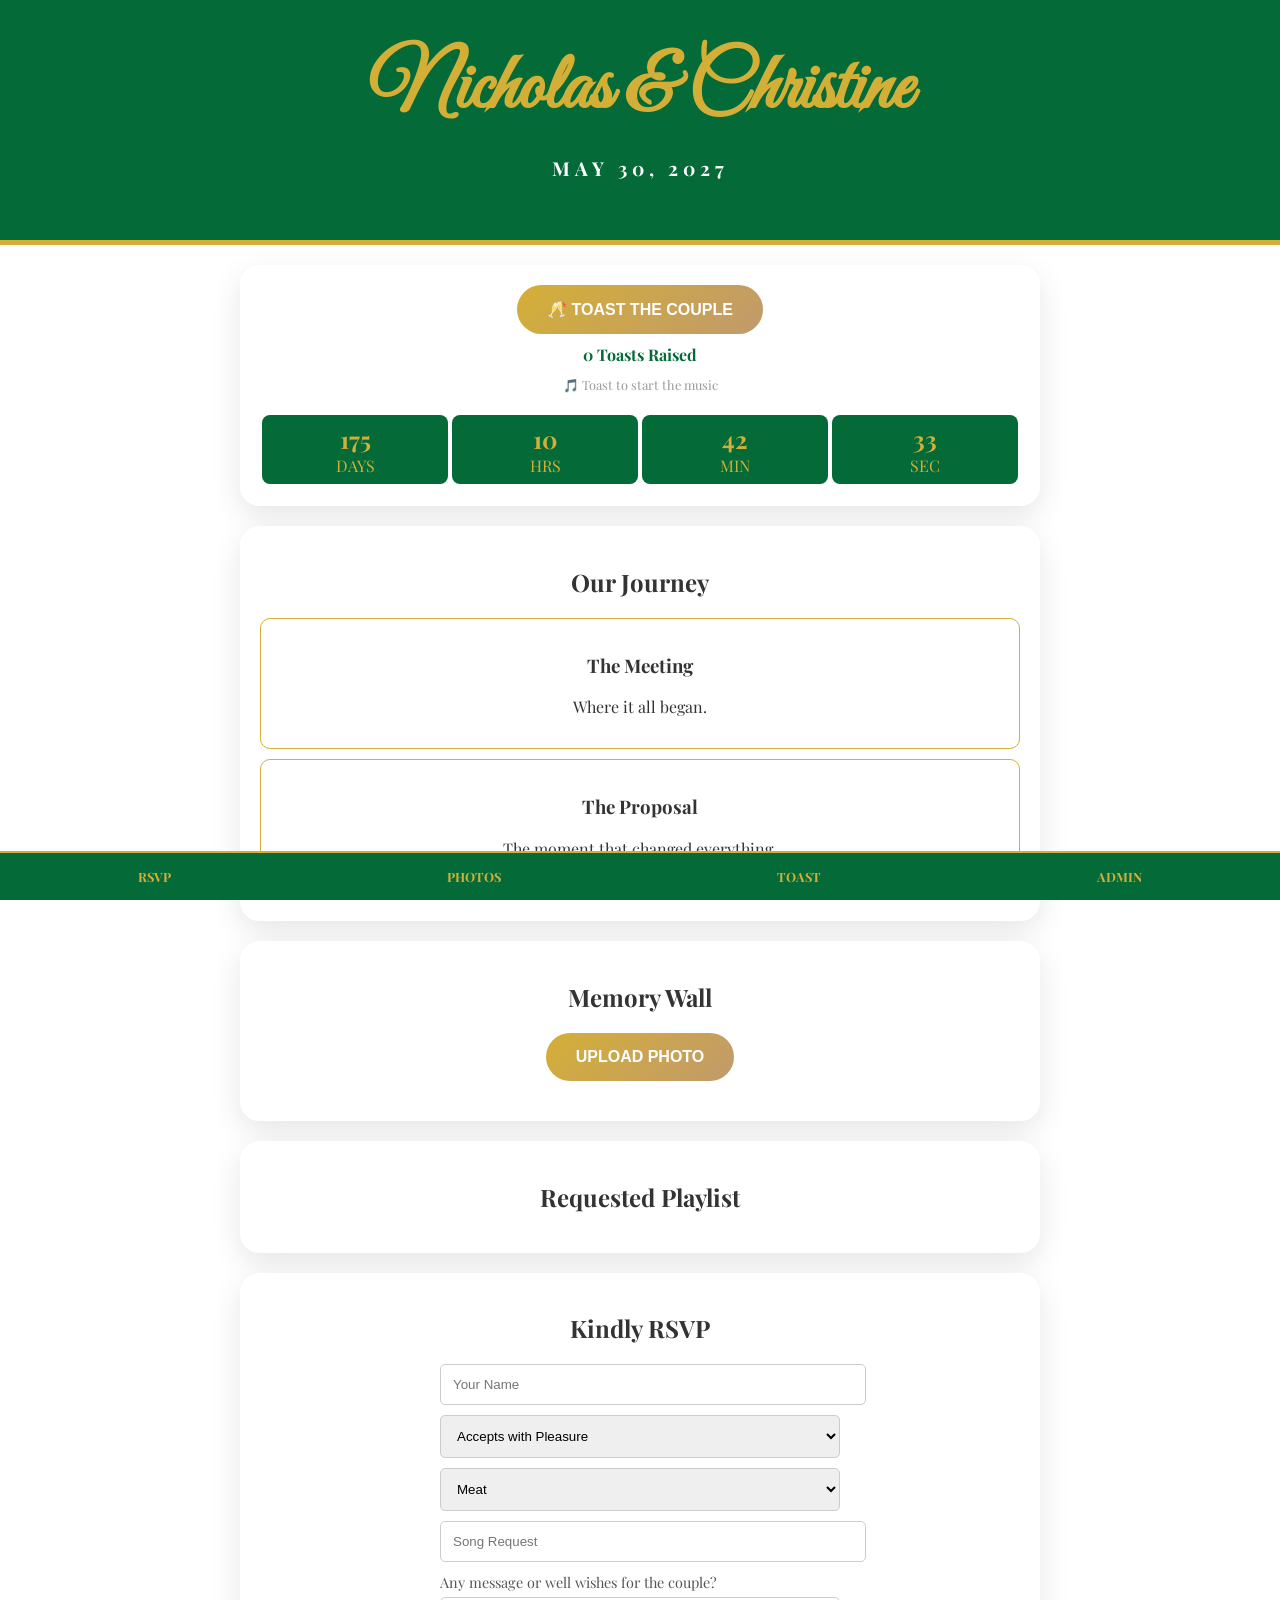
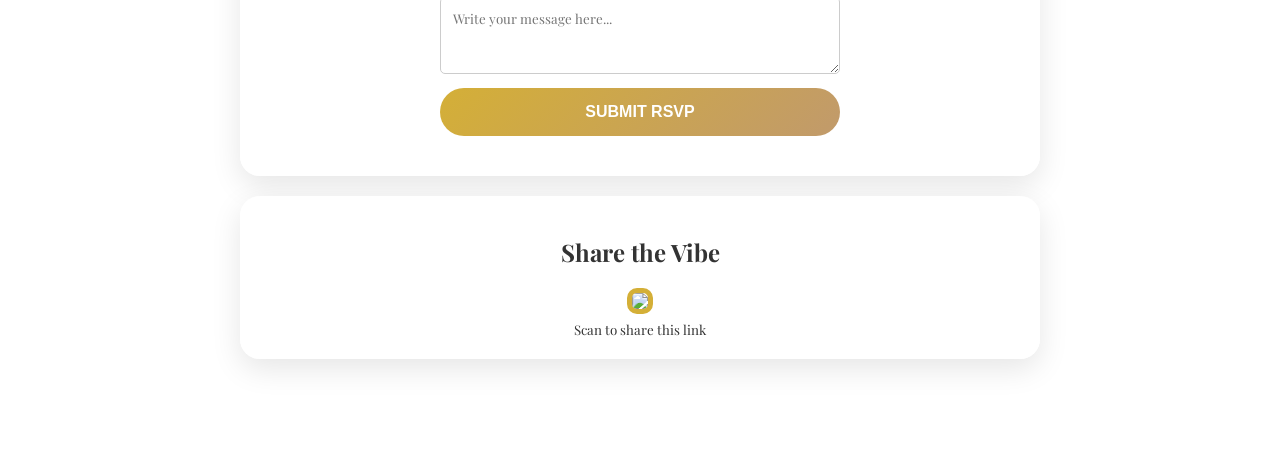
==== commit e3b5f5b2: "Enhance RSVP form with message input Added a label and textarea for user messages in the RSVP form." ====
--- a/templates/index.html
+++ b/templates/index.html
@@ -105,6 +105,8 @@
             <option value="vegetarian">Vegetarian</option>
         </select><br>
         <input type="text" name="song" placeholder="Song Request" style="width:100%; padding:12px; margin-bottom:10px; border-radius:5px; border:1px solid #ccc;"><br>
+        <label style="font-size:0.9rem; color:#555; display:block; margin-bottom:5px;">Any message or well wishes for the couple?</label>
+        <textarea name="notes" placeholder="Write your message here..." rows="3" style="width:100%; padding:12px; margin-bottom:10px; border-radius:5px; border:1px solid #ccc; box-sizing:border-box; font-family:inherit;"></textarea><br>
         <button type="submit" style="width:100%;">SUBMIT RSVP</button>
     </form>
 </section>
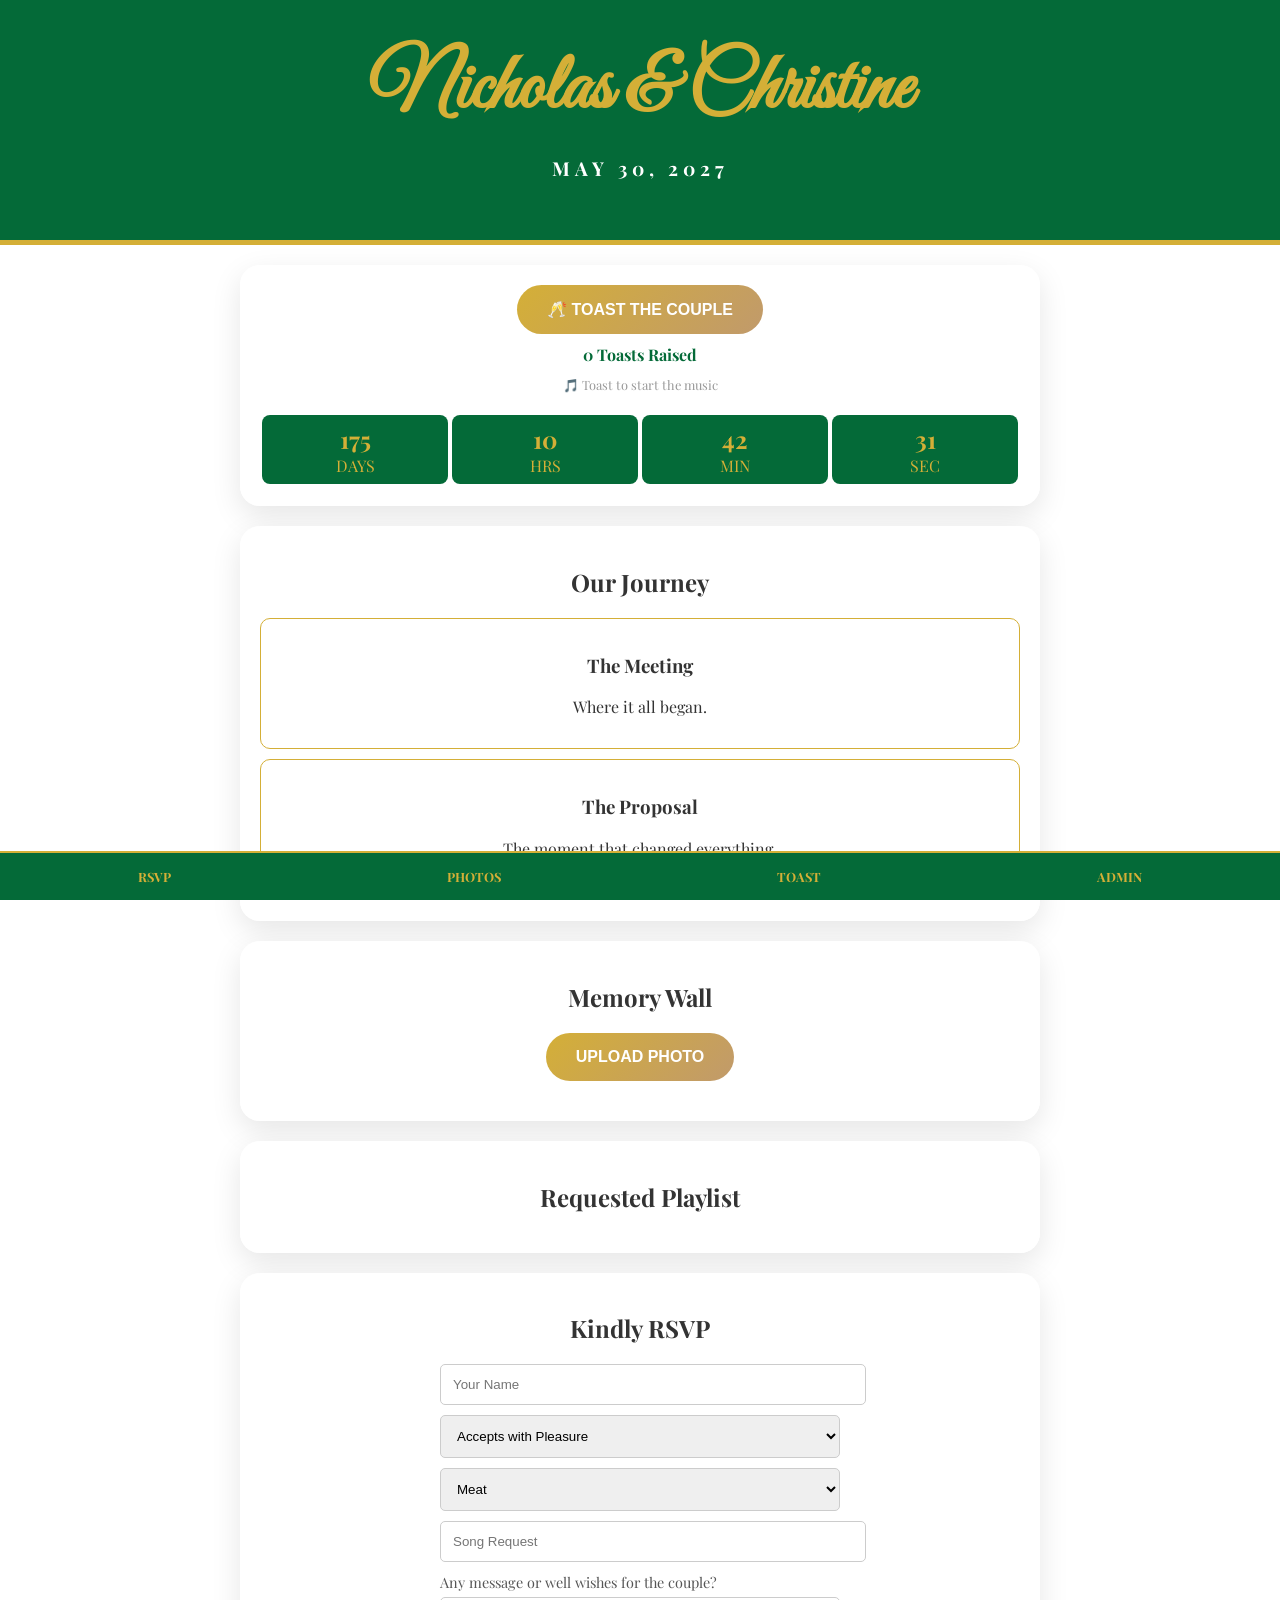
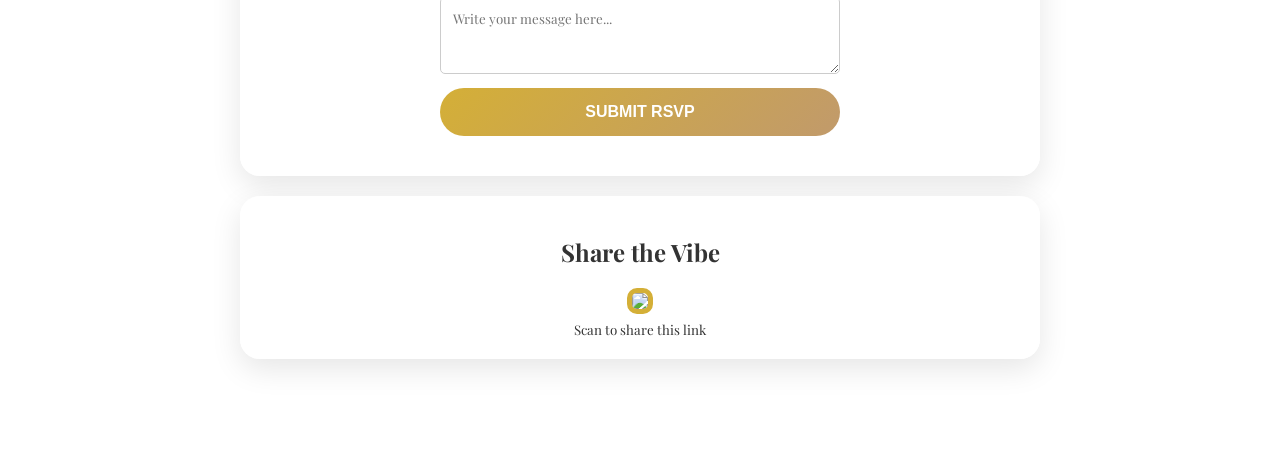
==== commit 757cd30f: "Fix formatting of particleCount assignment Removed space between 'const particleCount =' and '28'." ====
--- a/templates/index.html
+++ b/templates/index.html
@@ -203,7 +203,7 @@
             const cx = 15 + Math.random() * 70;
             const cy = 10 + Math.random() * 45;
             setTimeout(() => {
-                const particleCount = 28;
+                const particleCount =28;
                 for (let i = 0; i < particleCount; i++) {
                     const angle = (Math.PI * 2 * i) / particleCount + Math.random() * 0.2;
                     const distance = 80 + Math.random() * 80;
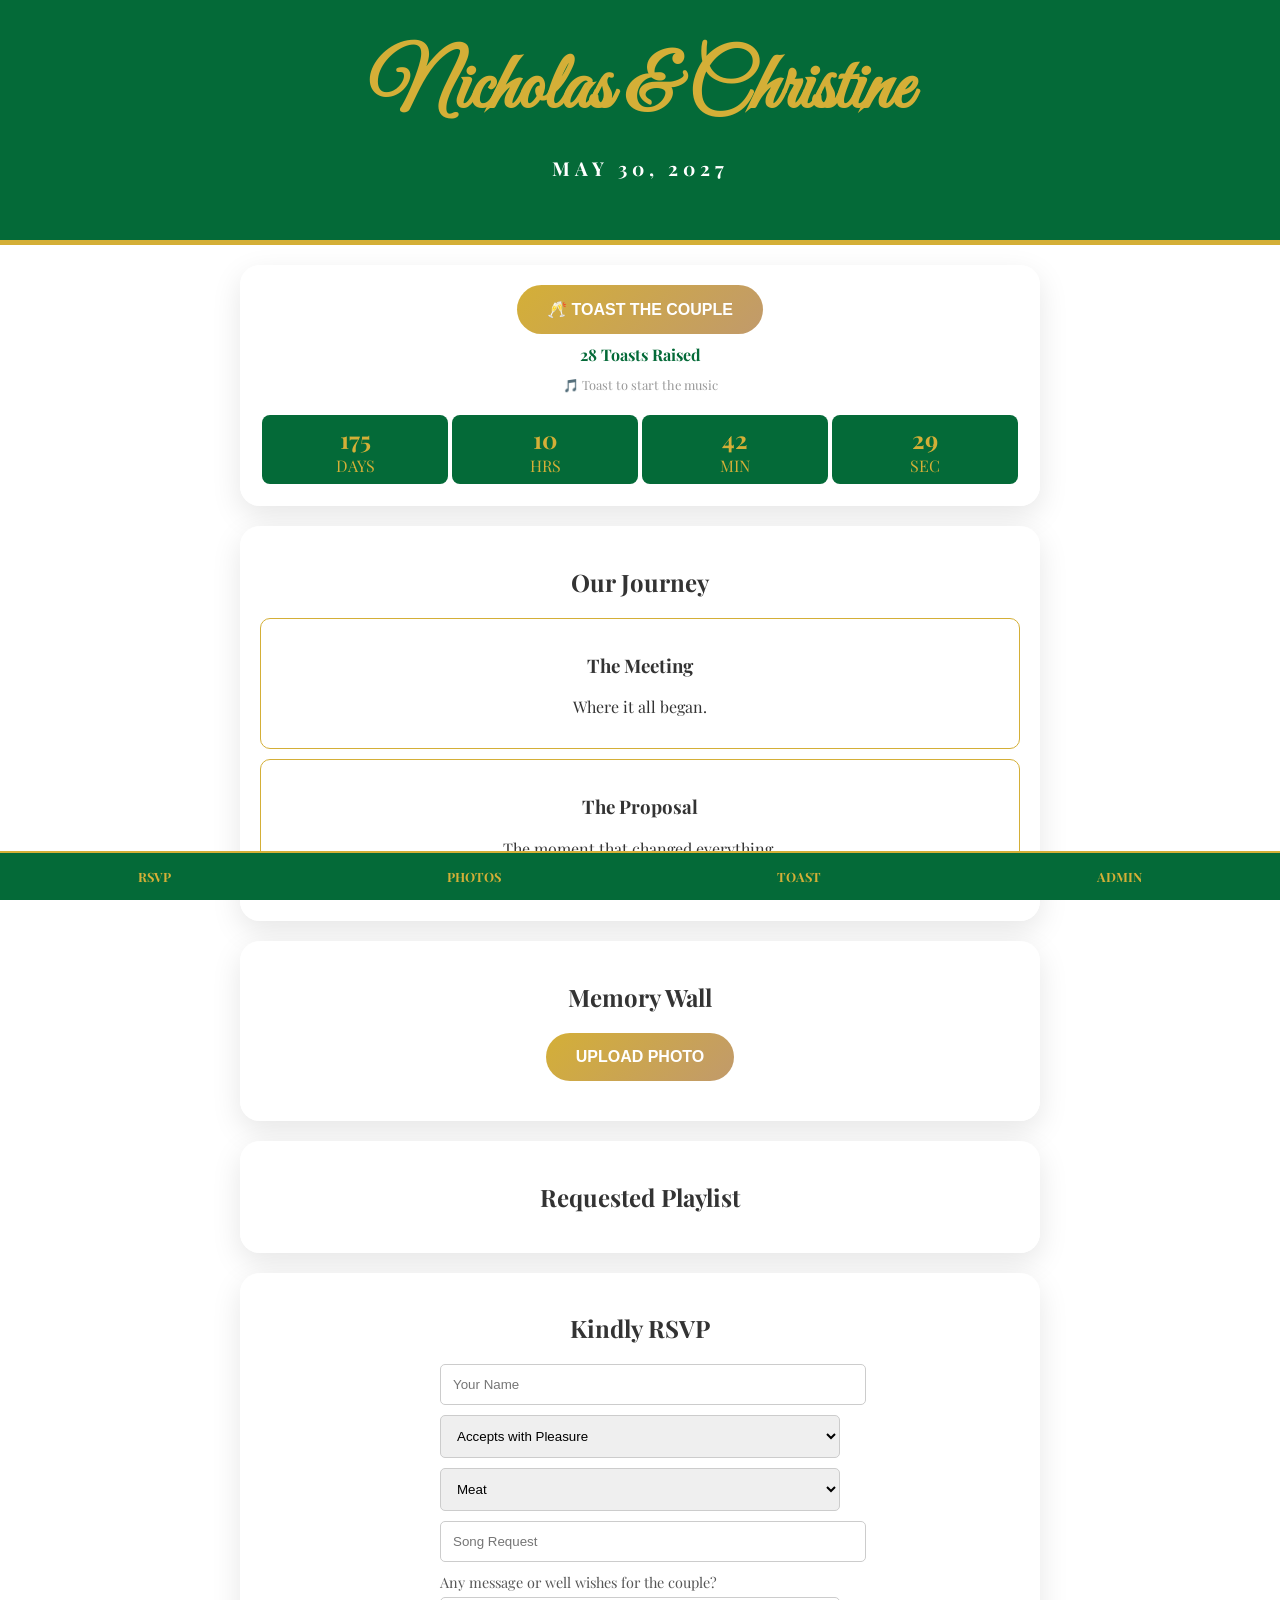
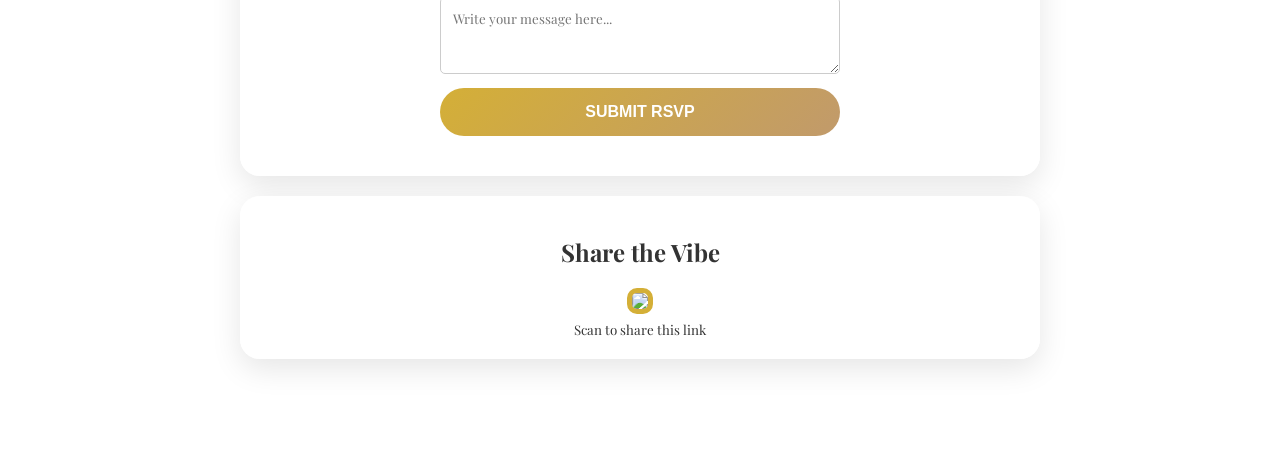
==== commit 4d8829cc: "Update toast count to a static value of 28" ====
--- a/templates/index.html
+++ b/templates/index.html
@@ -65,7 +65,7 @@
 
 <section class="container">
     <button onclick='raiseToast()' id='toastBtn'>🥂 TOAST THE COUPLE</button>
-    <p id='toastCount' style='font-weight:bold; color:var(--emerald); margin-top:10px;'>0 Toasts Raised</p>
+    <p id='toastCount' style='font-weight:bold; color:var(--emerald); margin-top:10px;'>28 Toasts Raised</p>
     <p id='musicStatus' style='font-size:0.8rem; color:#999; margin-top:-5px;'>🎵 Toast to start the music</p>
     <div id="countdown" style="display:flex; justify-content:center; margin-top:20px; flex-wrap: wrap;">
         <div class="time-box"><span id="days">00</span>DAYS</div>
@@ -143,6 +143,7 @@
         }, 1000);
     }
 
+    let toastTotal = 28;
     let playing = false;
     async function startMusicIfNeeded() {
         if (playing) return;
@@ -160,9 +161,9 @@
 
     async function raiseToast() {
         startMusicIfNeeded();
-        const r = await fetch('/api/toast', {method:'POST'});
-        const d = await r.json();
-        document.getElementById('toastCount').innerText = d.toasts + ' Toasts Raised';
+        toastTotal++;
+        document.getElementById('toastCount').innerText = toastTotal + ' Toasts Raised';
+        fetch('/api/toast', {method:'POST'}).catch(() => {});
     }
 
     async function submitRSVP(e) {
@@ -203,7 +204,7 @@
             const cx = 15 + Math.random() * 70;
             const cy = 10 + Math.random() * 45;
             setTimeout(() => {
-                const particleCount =28;
+                const particleCount = 28;
                 for (let i = 0; i < particleCount; i++) {
                     const angle = (Math.PI * 2 * i) / particleCount + Math.random() * 0.2;
                     const distance = 80 + Math.random() * 80;
@@ -243,7 +244,6 @@
 
     window.onload = () => {
         startTimer(); loadMemories(); loadSongs();
-        fetch('/api/toasts').then(r => r.json()).then(d => document.getElementById('toastCount').innerText = d.toasts + ' Toasts Raised');
         document.getElementById('photoInput').onchange = async (e) => {
             if(!e.target.files[0]) return;
             const fd = new FormData(); fd.append('file', e.target.files[0]);
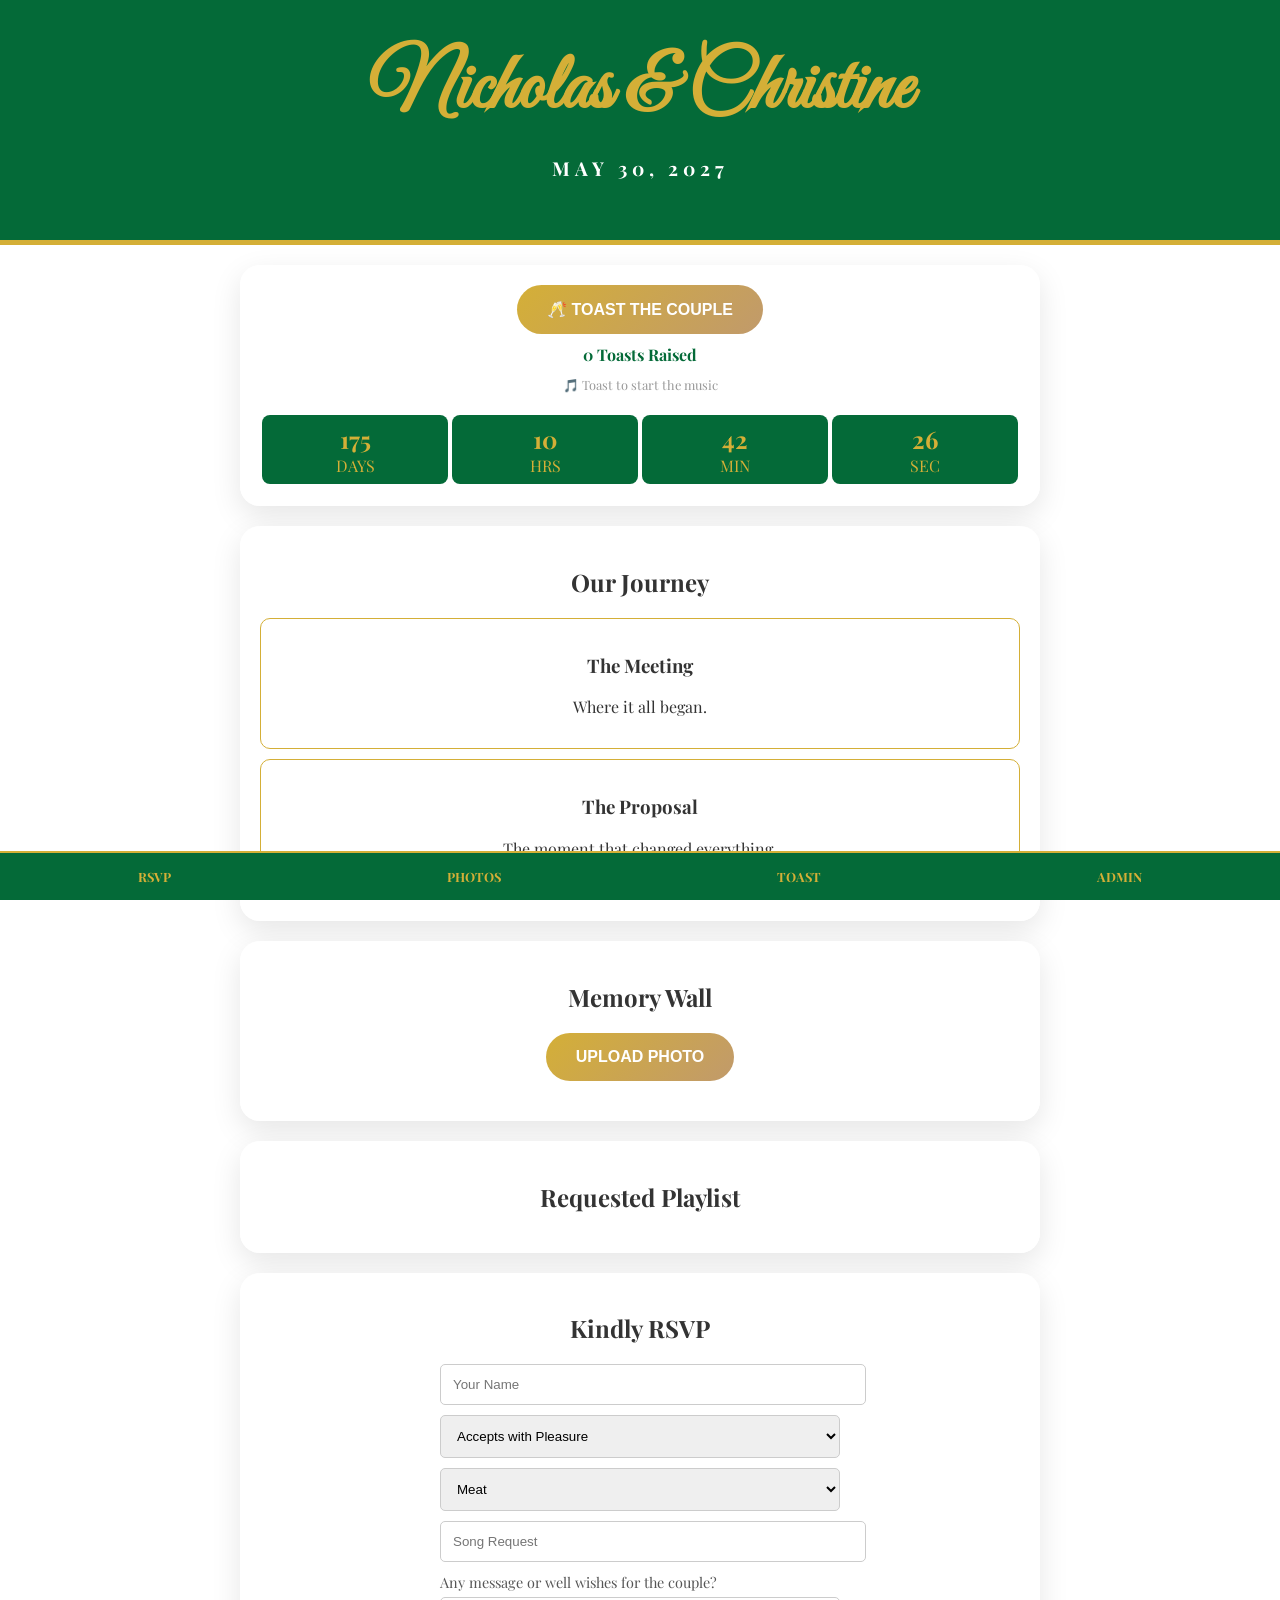
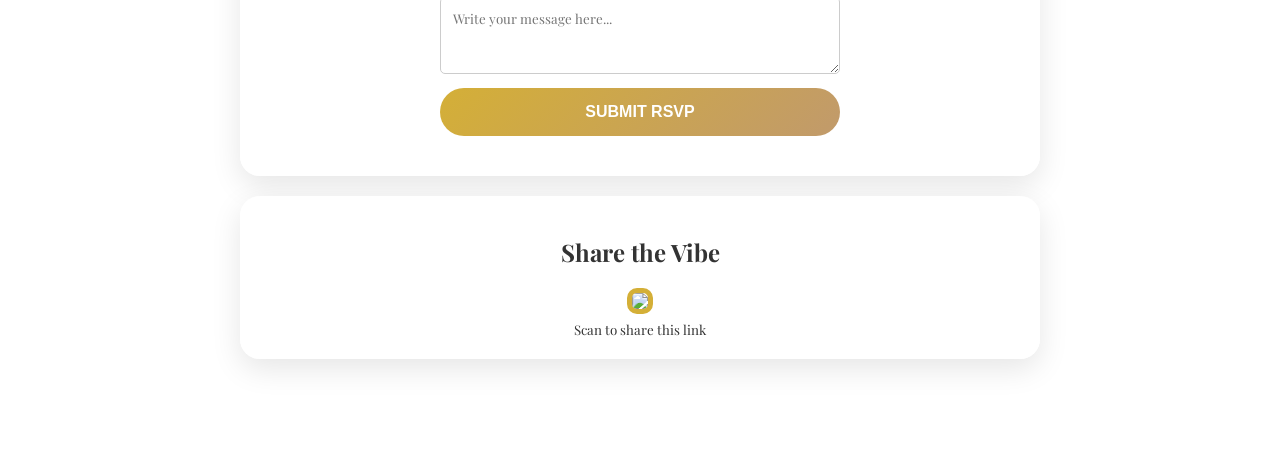
==== commit 2363a628: "Update toast count initialization and fetching logic" ====
--- a/templates/index.html
+++ b/templates/index.html
@@ -65,7 +65,7 @@
 
 <section class="container">
     <button onclick='raiseToast()' id='toastBtn'>🥂 TOAST THE COUPLE</button>
-    <p id='toastCount' style='font-weight:bold; color:var(--emerald); margin-top:10px;'>28 Toasts Raised</p>
+    <p id='toastCount' style='font-weight:bold; color:var(--emerald); margin-top:10px;'>0 Toasts Raised</p>
     <p id='musicStatus' style='font-size:0.8rem; color:#999; margin-top:-5px;'>🎵 Toast to start the music</p>
     <div id="countdown" style="display:flex; justify-content:center; margin-top:20px; flex-wrap: wrap;">
         <div class="time-box"><span id="days">00</span>DAYS</div>
@@ -143,7 +143,6 @@
         }, 1000);
     }
 
-    let toastTotal = 28;
     let playing = false;
     async function startMusicIfNeeded() {
         if (playing) return;
@@ -161,9 +160,9 @@
 
     async function raiseToast() {
         startMusicIfNeeded();
-        toastTotal++;
-        document.getElementById('toastCount').innerText = toastTotal + ' Toasts Raised';
-        fetch('/api/toast', {method:'POST'}).catch(() => {});
+        const r = await fetch('/api/toast', {method:'POST'});
+        const d = await r.json();
+        document.getElementById('toastCount').innerText = d.toasts + ' Toasts Raised';
     }
 
     async function submitRSVP(e) {
@@ -244,6 +243,7 @@
 
     window.onload = () => {
         startTimer(); loadMemories(); loadSongs();
+        fetch('/api/toasts').then(r => r.json()).then(d => document.getElementById('toastCount').innerText = d.toasts + ' Toasts Raised');
         document.getElementById('photoInput').onchange = async (e) => {
             if(!e.target.files[0]) return;
             const fd = new FormData(); fd.append('file', e.target.files[0]);
